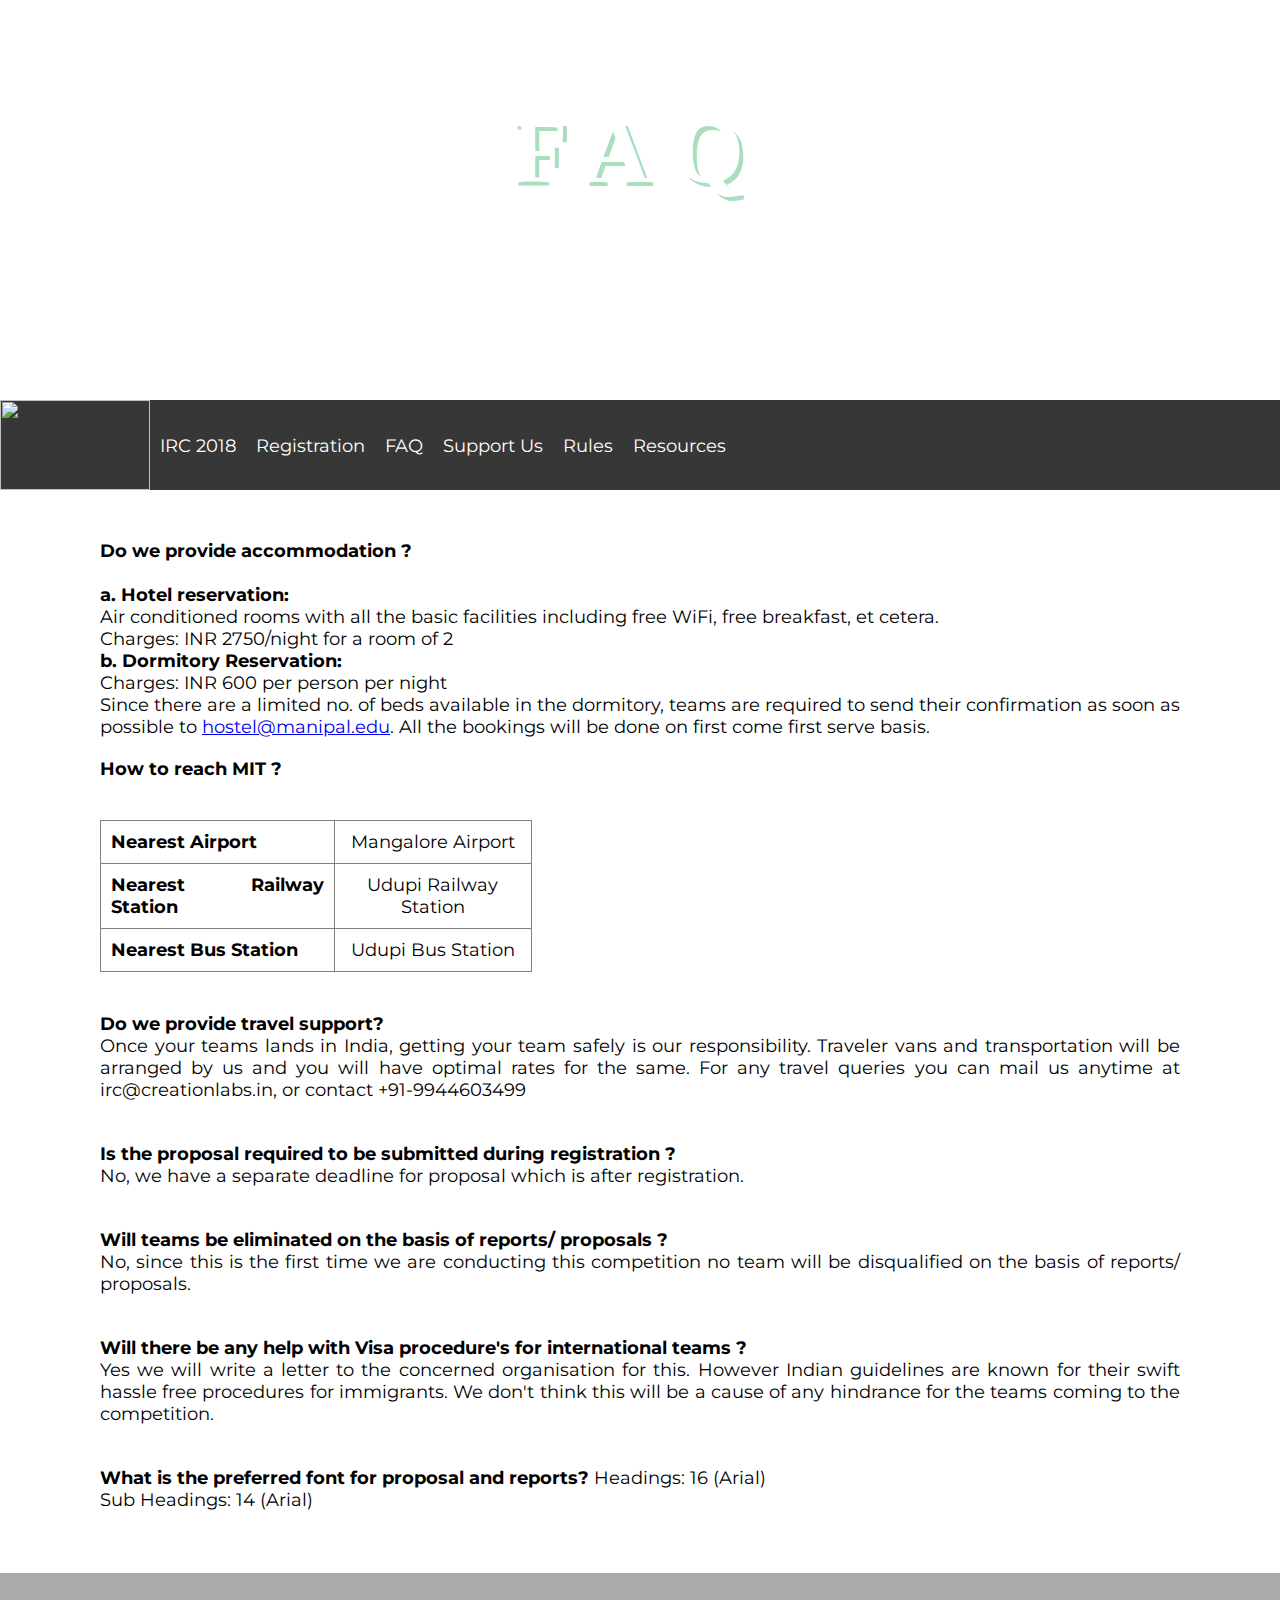
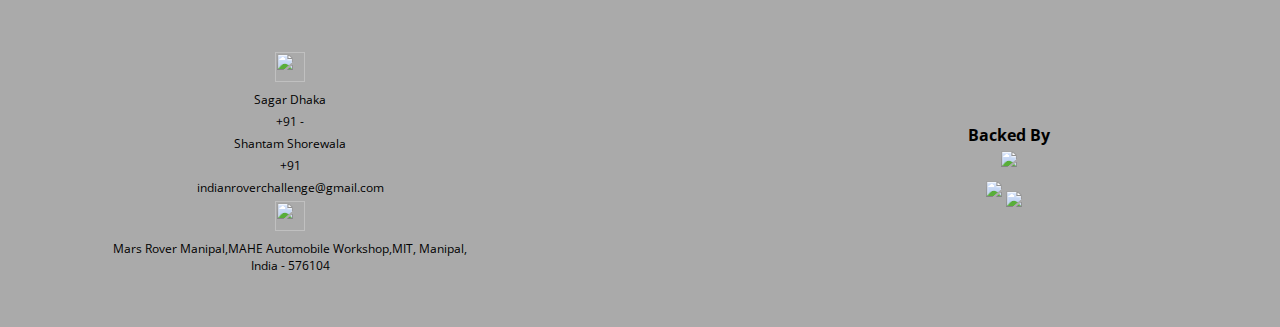
==== fqu.html @ 1b406094 "Subscribe Form" ====
<!DOCTYPE html>
<html>
<head>
	<title>Indian Rover Challenge</title>

		<meta name="viewport" content="width=device-width, initial-scale=1.0">
     <meta name="description" content="This is the FAQ page for the Indian Rover Challenge." />
  <meta name="keywords" content="Indian Rover Challenge, IRC, Indian, Rover, FAQ, questions, manipal, MIT, competition, students"/>
  <meta charset="UTF-8">
	<link rel="stylesheet" type="text/css" href="style.css">
    <link href="https://fonts.googleapis.com/css?family=Montserrat|Anton|Open+Sans|Roboto|Merienda+One" rel="stylesheet">
   <link rel="stylesheet" href="https://cdnjs.cloudflare.com/ajax/libs/font-awesome/4.7.0/css/font-awesome.min.css">

	<link rel="icon"  href="images/fav.jpg">

	<style>



</style>
			<style type="text/css">


/* If the screen size is 600px wide or less, set the font-size of <div> to 30px */
	</style>

</head>
<body>

	<div class="faqbg" style="background: url(images/topimg-Copy.png); background-size:99.9% 99.9%;">
		<div class="topbar">
<!--			<img src="images/IRC.png"> -->
		</div>
		<!--
		<div class="links">
			<a href="index.html">Home</a>
			<a href="reg.html">Registration</a>
			<a href="res.html">IRC 2018</a>
		</div>
		-->
		<div class="faqhead">
      <style type="text/css">

      </style>
			<h1> FAQ </h1>
		</div>
	</div>

	<div class="bahar">

		<div id="bar">

        <div id="menubar">
            <div>
                <a href="index.html"><div id="logoimage"><img src="images/irclogo.png" right="0" width="300" height="100"></div></a>
                <a href="res.html" >IRC 2018</a>
                <a href="reg.html" >Registration</a>
                <a href="fqu.html" >FAQ</a>
                <a href="whysponsor.html">Support Us</a>
                <a href="rules.html">Rules</a>
                <a href="resources.html">Resources</a>
            </div>


                <div id="buttonimage"><img src="images/sidebar.png" onclick="javascript:slidein();"></div>

        </div>

        <div id="sidebar" class="slidein">

            <a href="res.html" >IRC 2018</a>
            <a href="reg.html" >Registration</a>
            <a href="fqu.html" >FAQ</a>
            <a href="whysponsor.html">Support Us</a>
            <a href="rules.html">Rules</a>
      <a href="resources.html">Resources</a>

       <div id="socailm">
                 <style type="text/css">
                 #socailm
                 {
                    padding: 30px;
                    min-height: 50px;
                    display: block;
                    }
                    #socailm a{
                        min-height: 20px;
                        min-width: 20px;
                        display: inline-block;
                        }


                     </style>


<div id="iconsins" style="text-align: center;">
          <a href="https://www.facebook.com/indianroverchallenge/" class="facebook"><i class="fa fa-facebook"></i></a>
          <a href="#" class="google"><i class="fa fa-google"></i></a>
          <a href="#" class="linkedin"><i class="fa fa-linkedin"></i></a>
          <a href="#" class="youtube"><i class="fa fa-youtube"></i></a>
        </div>
        </div>

        </div>

    </div>


	<div class="faqcont1">
		<style type="text/css">
                  @media screen and (min-width: 601px) {
  .faqcont1 {
    font-size: 18px;
  }
}

/* If the screen size is 600px wide or less, set the font-size of <div> to 30px */
@media screen and (max-width: 600px) {
  .faqcont1	 {
    font-size: 12px;
    width: 80%;
    margin-left: 10%;
  }
}
.map{
	width: 100%;
	padding: 20px;
	margin-left: -10px;

}

			</style>
		<div>
			<div>
				<p>
					<b>Do we provide accommodation ?</b><br/><br/>
					<b>a. Hotel reservation:</b><br/>
					Air conditioned rooms with all the basic facilities including free WiFi, free breakfast, et cetera.<br/>
					Charges: INR 2750/night for a room of 2<br/>

					<b>b. Dormitory Reservation:</b><br/>
					Charges: INR 600 per person per night<br/>
					Since there are a limited no. of beds available in the dormitory, teams are required to send their confirmation as soon as possible to <a href="mailto:hostel@manipal.edu">hostel@manipal.edu</a>. All the bookings will be done on first come first serve basis.
				</p>

			</div>
			<div>
				<p>
				<b>How to reach MIT ?</b>
				</p>
				<div id="howtoreach">
				<div class="faqt">
					<table width="100%" cellpadding="10px" border=1px solid grey>
						<tr>
							<th>Nearest Airport</th>
							<td>Mangalore Airport</td>
						</tr>
						<tr>
							<th>Nearest Railway Station</th>
							<td>Udupi Railway Station</td>
						</tr>
						<tr>
							<th>Nearest Bus Station</th>
							<td>Udupi Bus Station</td>
						</tr>
					</table>
					</div>

				<div class="map">
					<iframe src="https://www.google.com/maps/embed?pb=!1m18!1m12!1m3!1d3881.9637195293235!2d74.79063371438002!3d13.35253209060676!2m3!1f0!2f0!3f0!3m2!1i1024!2i768!4f13.1!3m3!1m2!1s0x3bbca4a7d2c4edb7%3A0x8d588d4fb81d861f!2sManipal+Institute+of+Technology!5e0!3m2!1sen!2sin!4v1522342496247" width="100%" height="100%" frameborder="0" style="border:0" allowfullscreen></iframe>
				</div>
				</div>
			</div>

			<div>
				<b>Do we provide travel support?</b><br/>
	Once your teams lands in India, getting your team safely is our responsibility. Traveler vans and transportation will be arranged by us and you will have optimal rates for the same. For any travel queries you can mail us anytime at irc@creationlabs.in, or contact +91-9944603499<br/><br/>
			</div>

			<div>

				<b>Is the proposal required to be submitted during registration ?</b><br/>
	No, we have a separate deadline for proposal which is after registration.<br/><br/>

			</div>

			<div>
				<b>Will teams be eliminated on the basis of reports/ proposals ?</b><br/>
	No, since this is the first time we are conducting this competition no team will be disqualified on the basis of reports/ proposals.<br/><br/>
			</div>
			<div>
	<b>Will there be any help with Visa procedure's for international teams ?</b><br/>
	Yes we will write a letter to the concerned organisation for this. However Indian guidelines are known for their swift hassle free procedures for immigrants. We don't think this will be a cause of any hindrance for the teams coming to the competition.<br/><br/>
			</div>
			<div>
	<b>What is the preferred font for proposal and reports?</b>
	Headings: 16 (Arial) <br/>
	Sub Headings: 14 (Arial) <br/><br/>
			</div>

	</div>
</div>

<!--<div class="footer">

		    <div id="footerwrapper">

		        <div>

		                <div>
		                    <img src ="images/mobile-phone.png" height="30px" width="30px" >
		                    <p>Sagar Dhaka</p>
		                    <p>+91 - </p>
		                    <p>Shantam Shorewala</p>
		                    <p>+91</p>
		                    <p>indianroverchallenge@gmail.com</p>
		                </div>

		                <div>
		                    <img src="images/placeholder.png" height="30px" width="30px">
		                    <p>Mars Rover Manipal,MAHE Automobile Workshop,MIT, Manipal, India - 576104</p>

		                </div>


		        </div>

		        <div>

			        <iframe src="https://www.facebook.com/plugins/page.php?href=https%3A%2F%2Fwww.facebook.com%2FIndianRoverChallenge&tabs=timeline&width=240&height=500&small_header=false&adapt_container_width=true&hide_cover=false&show_facepile=true&appId=187120771934670" width="300" height="300" style="border:none;overflow:hidden" scrolling="no" frameborder="0" allowTransparency="true" allow="encrypted-media" id="facebook_iframe" class="facebook_iframe"></iframe>

			    </div>

		        <div  id="organization">

		            <div id="supporters">

			            <div style="margin-right: 5px;">
			        		<h4>Backed By</h4>
			                <img src="images/marssociety.png" class='large-logo' style="padding-bottom: 10px;">
			            </div>

			            <div>
			            	<h4>Powered By</h4>
			                <img src="images/mahindralogo2.png" class='medium-logo' style="padding-bottom: 10px;">
			            </div>


		            </div>

		        	<div id="organizers">
			            <div>
			                <img src="images/mahe.png" class='large-logo' style="padding-bottom: 10px; margin-left: 10px; margin-right: 30px;">
			            </div>
			            <div>
				                <img src="images/logo.png" class='small-logo' style="margin: 0 20px;">
				        </div>
			        </div>

		            <!--
		            <div>
		                <img src="images/mit.png" width="80" style="padding-bottom: 10px">
		            </div>
		            -->


		      <!--  </div>

		    </div>




</div>-->

 <div class="footer">

            <div id="footerwrapper">

                <div id="contact" style="width: 375px;">

                        <div id="number">
                            <img src ="images/mobile-phone.png" height="30px" width="30px" >
                            <p>Sagar Dhaka</p>
                            <p>+91 - </p>
                            <p>Shantam Shorewala</p>
                            <p>+91</p>
                            <p>indianroverchallenge@gmail.com</p>
                        </div>

                        <div id="email">
                            <img src="images/placeholder.png" height="30px" width="30px">
                            <p>Mars Rover Manipal,MAHE Automobile Workshop,MIT, Manipal, India - 576104</p>

                        </div>


                </div>

                <div id="fb">

                    <iframe src="https://www.facebook.com/plugins/page.php?href=https%3A%2F%2Fwww.facebook.com%2FIndianRoverChallenge&tabs=timeline&width=300&height=300&small_header=false&adapt_container_width=true&hide_cover=false&show_facepile=true&appId=187120771934670" width="300" height="300" style="border:none;overflow:hidden" scrolling="no" frameborder="0" allowTransparency="true" allow="encrypted-media" id="facebook_iframe" class="facebook_iframe"></iframe>

                </div>

<div  id="organization">

                    <div id="supporters">

                        <div style="margin-right: 5px; ">
                            <h4>Backed By</h4>
                            <a href="https://www.marssociety.org" target="_blank"><img src="images/marssociety.png" id="msl" class='large-logo' style="padding-bottom: 10px;"></a>
                        </div>

                        <div style="display: none;">
                            <h4>Powered By</h4>
                            <img src="images/mahindralogo2.png" id="mahi" class='medium-logo' style="padding-bottom: 10px;" >
                        </div>


                    </div>

                    <div id="organizers">
                        <div>
                            <a href="https://www.manipal.edu" target="_blank"><img src="images/mahe.png" class='large-logo' style="padding-bottom: 10px; margin-left: 0px; margin-right: 0px;"></a>
                        </div>
                        <div>
                                <a href="https://www.marsrovermanipal.com" target="_blank"><img src="images/logo.png" class='small-logo' style="margin: 0px;"></a>
                        </div>
                    </div>

                </div>

            </div>

            <div>



            </div>

        </div>

   <!-- <style>
    @media screen and (max-width: 768px)
{
    #footerwrapper
    {
        height: 1890px;
    }
    #contact
    {
        position: relative;
        top: -100px;
        left: 160px;
        font-size: 20px;
    }
    #contact img
    {
        width: 50px;
        height: 50px;
    }
    #contact #number p
    {
        font-size: 20px;
    }
    #email
    {
        margin-top: 40px;
    }
    #number
    {
        position: relative;
        right: 75px;
    }
    #contact #email p
    {
        font-size: 20px;
    }
    #fb
    {
        width: 600px;
        position: relative;
        top: 400px;
    }
    #organization
    {
        position: relative;
        top: 1000px;
        right: 150px;
        display: inline-grid;
        width: 700px;
    }
    #organizers
    {
        position: relative;
        right: 90px;
        margin: 40px;
    }
    #organizers img
    {
        width: 200px;
    }
    #supporters
    {
        position: relative;
        right: 60px;
        margin: 20px;
    }
    #supporters h4
    {
        font-size: 25px;
        text-align: center;
        margin-bottom: 30px;
    }
    #supporters img
    {
        width: 200px;
    }
    #supporters #msl
    {
        width: 300px;
        position: relative;
        right: 50px;
        margin-bottom: 20px;
    }
</style>-->





<!--<script type="text/javascript">
function setupFBframe(frame) {
  var container = frame.parentNode;

  var containerWidth = container.offsetWidth;
  var containerHeight = container.offsetHeight;

  var src =
    "https://www.facebook.com/plugins/page.php?href=https%3A%2F%2Fwww.facebook.com%2FIndianRoverChallenge&tabs=timeline&width=240&height=500&small_header=false&adapt_container_width=true&hide_cover=false&show_facepile=true&appId=187120771934670" +
    "?href=https%3A%2F%2Fwww.facebook.com%2Ffacebook" +
    "&tabs=timeline" +
    "&width=" +
    containerWidth +
    "&height=" +
    containerHeight +
    "&small_header=false" +
    "&adapt_container_width=false" +
    "&hide_cover=true" +
    "&hide_cta=true" +
    "&show_facepile=true" +
    "&appId";

  frame.width = containerWidth;
  frame.height = containerHeight;
  frame.src = src;
}

/* begin Document Ready
############################################ */

document.addEventListener('DOMContentLoaded', function() {
  var facebookIframe = document.querySelector('#facebook_iframe');
  setupFBframe(facebookIframe);

  /* begin Window Resize
  ############################################ */

  // Why resizeThrottler? See more : https://developer.mozilla.org/ru/docs/Web/Events/resize
  (function() {
    window.addEventListener("resize", resizeThrottler, false);

    var resizeTimeout;

    function resizeThrottler() {
      if (!resizeTimeout) {
        resizeTimeout = setTimeout(function() {
          resizeTimeout = null;
          actualResizeHandler();
        }, 66);
      }
    }

    function actualResizeHandler() {
      document.querySelector('#facebook_iframe').removeAttribute('src');
      setupFBframe(facebookIframe);
    }
  })();
  /* end Window Resize
  ############################################ */
});
/* end Document Ready
############################################ */
</script>-->
    <!--######################  MENuBAR JS ##################-->
   <!-- <script type="text/javascript">
    window.addEventListener('scroll',function() {
    var menubar = document.getElementById('bar');
    var sticky = menubar.offsetTop;
    sticky = 400;
    console.log(pageYOffset);
     if (window.pageYOffset >= sticky) {
        console.log("running if");
        menubar.classList.add('sticky');
        content.style.marginTop = 90;
      }
      else {
        console.log("else");
        menubar.classList.remove('sticky');
          content.style.marginTop = 0;
      }
      if(window.pageYOffset >= 800)
      {
        console.log("bulllll");
       // //document.getElementById('gototop').classList.add('showarrow');
        document.getElementById('icon-bar').style.display="block";
      //    document.getElementById('icons').classList.add('showarrow');

      }
      else
      {
document.getElementById('gototop').classList.remove('showarrow');
document.getElementById('icon-bar').style.display="none";
//document.getElementById('icons').classList.remove('showarrow');

      }


    });

    var f = 0;
</script>-->
</body>
<script type="text/javascript" src="mobilemenu.js"></script>
<script type="text/javascript" src="fqu.js"></script>
</html>
---- style.css ----
html,body,a,h2,h1,h3
{
  margin: 0px;
  padding: 0px;
  background-size: cover;
  background-repeat: no-repeat;
  overflow-x: hidden;
}

h2
{
  text-align: center;
  color: #ccc;
  font-family: 'montserrat'; /* choose better */    /*i think this looks good*/
  width: 80%;
  margin: 20px auto;
  font-size: 3em;
}

h5
{
    margin: 20px auto;
  width: 80%;
text-align: center;
color: #aaa;
font-family: 'montserrat';
/* font family */

}

.top
{
  opacity: 1;
  margin-top: 0px;
  font-family: 'montserrat';
  background-position: 0px 0px;
  height: 400px;
  background-size: cover;
}



@media screen and (min-width: 601px) {
  .para1 p {
    font-size: 18px;
  }}

@media screen and (max-width: 600px) {
  .para1 p { font-size: 12px;
  }}

@media screen and (min-width: 601px) {
  .para2 p {
    font-size: 18px;
  }
}

@media screen and (max-width: 600px) {
  .para2 p {
    font-size: 12px;
  }

}

 @media screen and (min-width: 601px) {
  #countdates{
    font-size: 20px;
  }
}

/* If the screen size is 600px wide or less, set the font-size of <div> to 30px */
@media screen and (max-width: 600px) {
  #countdates {
    font-size: 12px;
  }
}

@media screen and (min-width: 601px) {
  .paratext p {
    font-size: 18px;
  }
}

@media screen and (max-width: 600px) {
  .paratext p {
    font-size: 12px;
  }
}

.img1
{
    display: inline-block;
}


#bar
{
    background-color: #373737;
    z-index: 200;
    height: 90px;
}
   #myProgress {
  width: 40%;
  background-color: #ddd;
  margin-left:33%;
  margin-top:27px;
  width: 31.5%;}

  #socailm
       {
        padding: 30px;
        min-height: 50px;
        display: block;
        }
        #socailm a{
          min-height: 20px;
          min-width: 20px;
          display: inline-block;
          }

/**MENU BAR **/

#menubar
{
    color: #34495E;
    opacity: 1;
    width: 900px;
    font-family: 'montserrat';
    font-size: 15px;
    display: flex;
}

#logoimage img
{
  width: 150px;
  height: 90px;
}
#menubar div
{
  display: inline-block;
}

#menubar a {
    float: left;
    display: block;
    color: white;
    text-decoration: none;
    font-size: 18px;
    margin: 35px 10px;

}


#menubar a:nth-child(1)
{
margin: 0px;
}

#menubar div:nth-child(2)
{
  display: none;
}


#menubar a:hover{
    transition: 0.3s ease-in;
    color: #48e0a4;
}

#sidebar
{

  position: relative;
  display: none;
  background: #373737;
  overflow: hidden;
}


#sidebar a
{  color: #ccc;

  font-family: 'Montserrat';
  text-decoration: none;
  display: block;
  text-align: center;
}
#sidebar a:active
{
  background-color: #222;
}
.slideout
{
  max-height: 300px;
  transition: 0.3s all ease-in;
}
.slidein
{
  max-height: 0px;
  transition: 0.3s all ease-in;
}


/**MENU BAR ENDS **/

#content
  {
    padding-top: 0px;
    text-align: center;
    margin: 0 auto;
  }
  #content>div
  {
    margin: 0 auto;
    width: 80%;

  }

  .buttondiv
  {
    display: flex;
    padding: 20px 0px;
    flex-direction: row;
  }
  .buttondiv div
  {
    display: inline-block;
  }

/*faq page*/

.topfaq
{
    margin-top: 0px;
    font-family: 'montserrat', sans-serif;
    font-size: 25px;
    margin-left: 70px;
}
.faqcont1
{
    font-family: 'montserrat';
    margin-left: 100px;
    margin-right: 100px;
    text-align: justify;
    margin-top: 50px;

}

.faqcont1 >div> div
{
    margin: 20px auto;

}
.faqcont1 table
{
    border-collapse: collapse;
}
#howtoreach
{

}
#howtoreach>div
{
width: 40%;
display: inline-block;
vertical-align: middle;
}
.map
{
    display: inline-block;

    margin-left: 10%;
}
.faqhead h1
{
    padding: 0px;
    margin: 0%;
    text-align: center;
    font-family: 'Merienda One', cursive;
    color: white;
    top: 100px;
    position: relative;
    font-size: 90px;
    text-shadow: 4px 4px #A9DFBF;
    letter-spacing: 24px;
}
.faqhead
{
  height: 400px;
}

/* FAQ */

#main
{
    background-size: cover;
    background-repeat: no-repeat;
    background-attachment: fixed;
}

#log
{
    width: 250px;
    position: relative;
    left: 40%;
    top: 80px;
}

.navbar {
  overflow: hidden;
  background-color: #333;
  position: fixed;
  top: 0;
  width: 100%;
  font-family: 'Josefin Sans', sans-serif;
  z-index: 22;
}

.navbar a {
  float: left;
  display: block;
  color: #f2f2f2;
  text-align: center;
  padding: 25px 20px;
  text-decoration: none;
  font-size: 17px;
}

.navbar a:hover {
  background: #ddd;
  color: black;
  transition: 0.3s ease-in;
}

.one
{
    padding: 50px;
    position: relative;
    top: 130px;
    right: 60px;
    background-color: grey;
    background: rgba(0,0,0,0.6);
    width: 70%;
    margin: auto;
    border-top-left-radius: 10px;
    border-bottom-left-radius: 10px;
}
.one p
{
    font-family: 'Ubuntu', sans-serif;
    font-size: 20px;
    text-align: justify;
    color: #D8D99D;
}
#col1
{
    display: inline;
    position: absolute;
    right: 0px;
    bottom: 120px;
    width: 16%;
    height: 50.6%;
    opacity: 0.8;
}
#col1 img
{
    width: 215px;
    height: 330px;
}
.two
{
    padding: 50px;
    position: relative;
    top: 170px;
    left: 60px;
    background-color: grey;
    background: rgba(0,0,0,0.6);
    width: 70%;
    height: 230px;
    margin: auto;
    border-top-right-radius: 10px;
    border-bottom-right-radius: 10px;
}
.two p
{
    font-family: 'Ubuntu', sans-serif;
    font-size: 20px;
    text-align: justify;
    color: #D8D99D;
    position: relative;
    top: 40px;
}
#col2
{
    display: inline;
    position: absolute;
    left: 0px;
    top: 575px;
    bottom: 120px;
    width: 16%;
    height: 50.6%;
    opacity: 0.8;
}
#col2 img
{
    width: 215px;
    height: 330px;
}

.images
{
    display: inline-block;
}


.headim
{
    background-image: url(images/b1.jpg);
    height: 60vh;
    background-size: cover;
    background-repeat: no-repeat;
    background-attachment: fixed;
    position: relative;
}
.headim h1
{
    padding: 0px;
    margin: 0%;
    text-align: center;
    font-family: 'Merienda One', cursive;
    color: white;
    top: 60px;
    position: relative;
    font-size: 70px;
    text-shadow: 2px 2px #ff0000;
}
#note
{
    text-align: justify;
    font-family: 'Montserrat', sans-serif;
    width: 80%;
    margin: 80px auto;
  margin-bottom: 40px;
  }

.but
{
    text-align: center;
}
.button
{
    background-color: #AB2540;
    border: none;
    color: white;
    padding: 15px 32px;
    text-align: center;
    text-decoration: none;
    display: inline-block;
    font-size: 16px;
    margin: 30px 2px;
    cursor: pointer;
    font-family: 'Montserrat', sans-serif;
    box-shadow: 1px 1px #000000;
}
.button:hover
{
    background-color: #D74764;
    transition: 0.2s ease-in;
}
#reg h2 a
{
    position: relative;
    text-decoration: none;
    font-family: 'Montserrat', sans-serif;
    margin: 50px;
    color: #0CE874;
    font-size: 30px;
}
.right
{
    transform: rotate(-45deg);
    -webkit-transform: rotate(-45deg);
}
#abt
{
  margin: 10px auto;
  padding-bottom: 20px;
}
#abt h3
{
    color: #00BCF2;
    font-family: 'Montserrat', sans-serif;
    margin-top: 50px;
    font-size: 25px;
}

#abt p
{
    text-align: justify;
    font-family: 'Montserrat', sans-serif;
}
.top h1
{
  padding: 0px;
    margin: 0%;
    text-align: center;
    font-family: 'Merienda One', cursive;
    color: white;
    top: 100px;
    position: relative;
    font-size: 90px;
    text-shadow: 4px 4px #AED6F1;
}

#down
{

    font-family: 'Montserrat', sans-serif;
    font-size: 30px;
    padding-top: 30px;
}

@media screen and (min-width: 601px) {
  .top h1 {
    font-size: 70px;
    letter-spacing: 16px;
  }
}

/* If the screen size is 600px wide or less, set the font-size of <div> to 30px */
@media screen and (max-width: 600px) {
  .top h1{
    font-size: 30px;
    top:50px;
    letter-spacing: 1px;
  }
}
  #content
  {
    padding-top: 40px;
        width: 80%;
  }

  .sticky
  {
    position: fixed;
    top: 0px;
  }

  .sticky
  {
    position: fixed;
    top: 0px;
  }

#abt p{
    width: 100%;
}
.link--arrowed{
    width: 80%;
    margin-bottom: 20px;
}
#abt h3{
    text-align: left;

}
@media screen and (max-width: 480px){
.top{
height: 200px;
}}
@media screen and (max-width: 650px){
.top{
height: 220px;
}}
@media screen and (min-width: 601px) {
  #content {
    font-size: 17px;
  }
}

/* If the screen size is 600px wide or less, set the font-size of <div> to 30px */
@media screen and (max-width: 600px) {
  #content {
    font-size: 12px;
  }
}
 @media screen and (min-width: 601px) {
  #down {
    font-size: 30px;
  }
}

/* If the screen size is 600px wide or less, set the font-size of <div> to 30px */
@media screen and (max-width: 600px) {
  #down {
    font-size: 18px;
    text-align: left;
    margin-top: 0px;
    padding-top: 0px;
  }
  .centered-container{
    width: 400px;
    text-align: center;
    font-size: 18px;
  }
}
@media screen and (min-width: 601px) {
  #abt h3 {
    font-size: 25px;
  }
}

/* If the screen size is 600px wide or less, set the font-size of <div> to 30px */
@media screen and (max-width: 600px) {
  #abt h3 {
    /*font-size: 18px;*/
    font-size: 18px;
    text-align: left;
  }
}
@media screen and (max-width: 480px) {
  .ruleshead{
    height: 200px !important;
  }
  .resourcesimg2 img{
    width: 50%;
  }
  .resourcesimg3 img{
    width: 80%;
  }
  .resourcesimg4 img{
    width: 40%;
  }
}
.imagesa{
width: 80%;
            text-align: center;
          display: flex;
  justify-content: space-around;
        }
.imagesa > div
{
  width: 30%;
  display: inline-block;
}
.imagesa img
{
  width: 100%;
}
        @media screen and (max-width: 768px){
            .imagesa{
              flex-wrap: wrap;
                flex-direction:column;
            }

            .imagesa>div
            {
              margin: 0 auto;
              width: 90%;
            }
            #content>div
            {
              width: auto;
            }
        }




#resultsimg img {
  width:100%;
  text-align: center;
}
@media screen and (max-width:601px) {
  #resultsimg img {

    text-align: left !important;
    margin-left: 0px !important;
  }

}


  @media screen and (min-width: 601px) {
  .images img {
   width:  360px;
    display: inline-block;
    display: flex !important;
  }
  .images div{
    flex:1 !important;
  }
  .im1{
    position: relative;
    margin-left: -10px
  }
  .im3{
    float: right;
    margin-right: 3px;
    position: relative;
    margin-top: -440px;
  }

}

/* If the screen size is 600px wide or less, set the font-size of <div> to 30px */
@media screen and (max-width: 600px) {
  .images img {
    width: 320px;
    height: auto;
    display: block;
    position: relative;
    margin-left: -30px;
    padding-left: 0px !important;
  }
  .im3{
    float:none;
  }
}
@media screen and(max-width:800px){
    .im3{
        float:none;
    }
}
@media screen and (min-width: 601px) {
  .ruleshead h1 {
    font-size: 90px;
  }
}

@media screen and (max-width: 600px) {
  .ruleshead h1{
    font-size: 30px;
      }
  li{
    width: 100%;
  }
}
#benifits
{
  display: flex;
  flex-direction: row;
  background: #264662; /* choose color */
justify-content: space-around;
padding: 30px;
flex-wrap: wrap;

}
@media screen and (max-width:600px) {
  #benifits{
    flex-direction: column;
  }

}
.benifit
{
  width: 30%;
}
.benifit-image
{
  margin: 0px auto;
  text-align: center;
}
.benifit-image img
{
  width: 100%;
}
.benifit-text h4
{
  text-align: center;
  font-size: 20px;
}


.centered-container
{
  /*display: -webkit-inline-box;
  display: -ms-inline-flexbox;
  display: inline-flex;*/
}

.link
{
    color: #0CE874;
  cursor: pointer;
  font-weight: 400;
  text-decoration: none;
  margin-left: 80px;
}

.link--arrowed
{
  display: inline-block;

}
.link--arrowed .arrow-icon
{
  position: relative;
  top: -1px;
  -webkit-transition: -webkit-transform 0.3s ease;
  transition: -webkit-transform 0.3s ease;
  transition: transform 0.3s ease;
  transition: transform 0.3s ease, -webkit-transform 0.3s ease;
  vertical-align: middle;
  transform: rotate(90deg);
}

.link--arrowed .arrow-icon--circle
{
  -webkit-transition: stroke-dashoffset .3s ease;
  transition: stroke-dashoffset .3s ease;
  stroke-dasharray: 95;
  stroke-dashoffset: 95;
}

.link--arrowed:hover .arrow-icon
{
  -webkit-transform: translate3d(5px, 0, 0);
          transform: translate3d(5px, 0, 0);
          transform: rotate(90deg);
}

.link--arrowed:hover .arrow-icon--circle
{
  stroke-dashoffset: 0;
}
@media screen and (max-width: 600px) {
  .faqhead h1{
    font-size: 30px;
    letter-spacing: 8px;
    top:56px;
  }
  #howtoreach>div{
    width: 80%;
  }
}
@media screen and (max-width: 480px){
.faqhead{
height: 200px;
}}
@media screen and (max-width: 650px){
.faqhead{
height: 220px;
}}
@media screen and (max-width: 480px){
.faqhead{
height: 200px;
}}
@media screen and (max-width: 650px){
.faqhead{
height: 220px;
}}
#socailm
       {
        padding: 30px;
        min-height: 50px;
        display: block;
        }
        #socailm a{
          min-height: 20px;
          min-width: 20px;
          display: inline-block;
          }

@media screen and (max-width: 600px) {
  #inconsins{
    margin-left:20%;

  }
}

.him
{
    background-image: url(images/bg.jpg);
    height: 60vh;
    background-size: cover;
    background-repeat: no-repeat;
    background-attachment: fixed;
    position: relative;
}
.him h1
{
    padding: 0px;
    margin: 0%;
    text-align: center;
    font-family: 'Merienda One', cursive;
    color: white;
    top: 70px;
    position: relative;
    font-size: 70px;
    text-shadow: 2px 2px darkblue;
}
#resul img
{
    left: 7.5%;
    width: 1200px;
    border: solid;
    border-width: 2px;
    border-color: gray;
}
.im1
{
  position: relative;
  width: 700px;
  display: inline-block;
  max-width: 300px;
  padding: 55px;
}
.im2
{
  position: relative;
  width: 700px;
  display: inline-block;
  max-width: 300px;
   padding: 55px;
}
.im3
{
  position: relative;
  display: inline-block;
  width: 700px;
  max-width: 300px;
  padding: 55px;
}

.overlay {
  position: relative;
  bottom: 70px;
  background: rgb(0, 0, 0);
  background: rgba(0, 0, 0, 0.5);
  color: #f1f1f1;
  width: 340px;
  transition: .5s ease;
  opacity:0;
  color: white;
  font-size: 20px;
  padding: 20px;
  text-align: center;
  font-family: 'Montserrat';
}

.im1:hover .overlay
 {
  opacity: 1;
}
.im2:hover .overlay
{
  opacity: 1;
}
.im3:hover .overlay
{
  opacity: 1;
}
.fo
{
  background-image: url(images/foot.jpg);
  background-repeat: no-repeat;
  background-size: cover;
  color: white;
  bottom: 0px;
  position: relative;
  width: 100%;
  height: 400px;
  margin-top: ;
}
.fo #con p
{
    font-family: 'Montserrat', sans-serif;
    margin-left: 100px;
}
.fo #con h3
{
  color: #00BCF2;
  font-family: 'Montserrat', sans-serif;
  margin-left: 100px;
  font-size: 25px;
  margin-top: 100px;
}
.fo #con
{
  position: relative;
  top: 35px;
}
.rest table
{
    border-collapse: collapse;
    width: 80%;
    position: relative;
    margin: 100px;
}

.rest th, td
{
    text-align: center;
    padding: 2px;
    font-family: 'Montserrat', sans-serif;
}
.rest tr:nth-child(even)
{
  background-color: #f2f2f2
}
.rest th
{
    background-color: #00A0EE;
    color: white;
}

.ruleshead h1
{
    padding: 0px;
    margin: 0%;
    text-align: center;
    font-family: 'Merienda One', cursive;
    color: white;
    top: 100px;
    position: relative;
    font-size: 90px;
    text-shadow: 4px 4px #4F4F4F;
}
.ruleshead
{
  height: 400px;
}
.rulescont
{
    font-family: 'montserrat';
    text-align: justify;
    width: 80%;
    margin: 0 auto;
    margin-top: 80px;
}


    .footer
    {
      background-color: #aaa;
      text-align: center;
      margin-top: 40px;
    }

    #footerwrapper
    {
      margin: 0px auto;
      padding-top: 30px;
      width: 90%;
    }
    #footerwrapper > div
    {
      margin: 10px auto;
    display: inline-block;
    width: 30%;
    vertical-align: middle;
    }
    #footerwrapper >div >div
    {   color: #eee;
      display: inline-block;
    }
    /* Can't understand why this is here. Remove the comments if there is an issue. If everything is working let it be
/*    #footerwrapper > div> div>div
    {
      margin: 20px 0px;

    } */
    #footerwrapper p
    {
      margin: 5px;
      font-family: 'Open Sans';
      font-size: 12px;
      color: #000;
    }

    #contact
{
  color: #00bcf2;
  width: 375px;
}
    #organization>div
    {
      display: block;
      width: 100%;
    }
    .large-logo
    {
width: 150px;
    }
    .small-logo
    {
width: 60px;
    }
    .medium-logo
    {
width: 100px;
    }

    #organization h4
    {
      margin: 5px;
      font-family: 'Open Sans';
      color: #000;
    }
    #organization>div>div
    {
      display: inline-block;
      widows: 50%;
      text-align: center;
    }

    #supporters>div
    {
      margin:0px 15px;
    }
  #supporters div:nth-child(1)
    {
      margin-right: 5px;
    }


@media only screen and (max-width: 992px)
{

h2
{
  font-size: 32px;
}
.top
{
height: 300px;
}
#bar
{
  height: 60px;
}
#menubar
{
  width: 700px;
}
#logoimage img
{
  width: 70px;
  height: 60px;
}

#menubar a
{
  margin: 20px 10px;
  font-size: 16px;
}

.paratext
{
 margin: 0;
  font-size: 16px;
}
#sponsorspara
{
  font-size: 16px;
}
#sponsors hr
{
margin: 20px auto;
}
    #sponsors img
    {
      height: 160px;
      width: 160px;
    }
#footerwrapper
{
  width: auto;

}
    .large-logo
    {
width: 130px;
    }
    .small-logo
    {
width: 40px;
    }
    .medium-logo
    {
width: 80px;
    }
    #organization
    {
      padding: 20px 0px;
    }
    #organization>div>div
    {
      display: block;
    }
    #countdates
{
  font-size: 20px;
  margin: auto;
  padding-top: 20px;
  padding-left: 0px;
}
#down
{
  font-size: 20px;
}
.link--arrowed {
    margin-bottom: 10px;
    margin-top: 10px;
}
}

@media screen and (max-width: 768px)
{
#menubar
{
  display: block;
height: 60px;
width: auto;
}
#menubar a
{
  display: none;
}
#menubar a:nth-child(1)
{
  display: block;
}
#menubar div:nth-child(2)
{
  padding: 10px;
  display: inline-block;
  float: right;
}

#buttonimage img
{
  width: 40px;
  height: 40px;
}
#sidebar
{
  display: block;
}
#sponsors img
{
  width: 100px;
  height: 100px;
}

#gototop
{
  display: none;
}

#countdates
{
  font-size: 20px;
  margin: auto;
  padding-top: 20px;
  padding-left: 0px;
}
.top
{
 background-size: contain;
 background-repeat: no-repeat;
 background-color: #181849;
}
#note h2
{
  font-size: 20px;
}

#footerwrapper
    {
        height: 1200px;

    }

#footerwrapper > div
    {
      display: block;
      width: auto;
    }

 #footerwrapper div:nth-child(1),#footerwrapper div:nth-child(3)

 {
  width: 375px;
 }
    #contact
    {
    position: static;
    width: auto;
    display: block;
        font-size: 15px;
        text-align: center;
    }
    #contact img
    {
        width: 50px;
        height: 50px;
    }
    #contact #number p
    {
        font-size: 15px;
    }
    #email
    {
    position: static;
    text-align: center;
    margin-bottom: 15%;
    }
    #email p
    {
      font-size: 15px;
      text-align: center;
    }
    #number
    {
      position: static;
      text-align: center;
      margin-bottom: 10%;
    }
    #contact #email p
    {
        font-size: 15px;
    }
    #fb
    {
    position: static;
    width: auto;
    display: block;
    }
    #organization
    {
    position: static;
    width: auto;
    display: block;
    text-align: center;
    }
    #organizers
    {
      position: static;
      text-align: center;
    }
    #organizers div:nth-child(1) img
    {
      margin-right: 0px !important;
    }
    #organizers img
    {
        width: 200px;
    }
    #organizers div:nth-child(2) img
    {
      width: 100px;
    }
    #supporters>div
    {
      margin: 0px;
      padding: 0px;
    }

    #supporters
    {
      position: static;
      text-align: center;
    }
    #supporters div:nth-child(1)
    {
      margin-right: 0px;
    }
    #supporters h4
    {
        font-size: 15px;
        text-align: center;
        margin-bottom: 10px;
    }
    #supporters img
    {
        width: 150px;
        padding: 0px;
        text-align: center;
    }
    #supporters #msl
    {
        width: 150px;
        margin-bottom: 10px;
        position: static;
    }
    #supporters #mahi
    {
        width: 160px;
        margin-bottom: 10px;
    }
    .button
    {
      font-size: 12px;
      padding: 10px;
    }

}
@media screen and (max-width: 680px)
{
#menubar
{
  display: block;
height: 60px;
width: auto;
}
#menubar a
{
  display: none;
}
#menubar a:nth-child(1)
{
  display: block;
}

#buttonimage img
{
  width: 30px;
  height: 30px;
}
#sidebar
{
  display: block;
}
#sponsors img
{
  width: 100px;
  height: 100px;
}

#gototop
{
  display: none;
}

#countdates
{
  font-size: 20px;
  margin: auto;
  padding-top: 20px;
  padding-left: 0px;
}
.buttondiv
{
flex-direction: column;
}
.buttondiv div
{
  margin: 0 auto;

}
.buttondiv a
{
  margin: 0 auto;
}
.link--arrowed
{
  width : auto;
}
}
@media screen and (max-width: 650px)
{
#menubar
{
  display: block;
height: 60px;
width: auto;
}
#menubar a
{
  display: none;
}
#menubar a:nth-child(1)
{
  display: block;
}
.top
{
  height: 220px;
}

#buttonimage img
{
  width: 30px;
  height: 30px;
}
#sidebar
{
  display: block;
}
#sponsors img
{
  width: 100px;
  height: 100px;
}

#gototop
{
  display: none;
}


#organizers img
{
  width: 50%
}
#supporters img
{
  width: 50%
}
#footerwrapper > div p
{
  font-size: 10px;
}
#countdates
{
  font-size: 20px;
  margin: auto;
  padding-top: 20px;
  padding-left: 0px;
}
}
@media screen and (max-width: 550px)
{
#menubar
{
  display: block;
height: 60px;
width: auto;
}
#menubar a
{
  display: none;
}
#menubar a:nth-child(1)
{
  display: block;
}

#buttonimage img
{
  width: 30px;
  height: 30px;
}
#sidebar
{
  display: block;
}
#sponsors img
{
  width: 100px;
  height: 100px;
}

#gototop
{
  display: none;
}


#organizers img
{
  width: 50%
}
#supporters img
{
  width: 50%
}
#footerwrapper > div p
{
  font-size: 10px;
}
#countdates
{
  font-size: 20px;
  margin: auto;
  padding-top: 20px;
  padding-left: 0px;
}
}
@media screen and (max-width: 480px)
{
#menubar
{
  display: block;
height: 60px;
width: auto;
}
#menubar a
{
  display: none;
}
#menubar a:nth-child(1)
{
  display: block;
}
.top
{
  height: 200px;
}

#buttonimage img
{
  width: 30px;
  height: 30px;
}
#sidebar
{
  display: block;
}
#sponsors img
{
  width: 100px;
  height: 100px;
}

#gototop
{
  display: none;
}


#supporters img
{
  width: 50%
}
#footerwrapper > div p
{
  font-size: 9px;
}
#countdates
{
  font-size: 15px;
  margin: auto;
  padding-top: 20px;
  padding-left: 0px;
}
}
/*pop for the screen*/
#website {
  position: relative;
  -webkit-animation-name: animatebottom;
  -webkit-animation-duration: 1s;
  animation-name: animatebottom;
  animation-duration: 1s
}

@-webkit-keyframes animatebottom {
  from { bottom:-100px; opacity:0 }
  to { bottom:0px; opacity:1 }
}

@keyframes animatebottom {
  from{ bottom:-100px; opacity:0 }
  to{ bottom:0; opacity:1 }
}
.resourcesimg1
{
  padding: 10px;
  display: inline-block;
  text-align: center;
}

.resourcesimg1 img
{
  margin: 15px 0px;
  width: 40%;
}
.resourcesimg2
{
  padding: 10px;
  display: block;
  text-align: center;
}
.resourcesimg2 img
{
  width: 50%;
  cursor: pointer;
}
.resourcesimg3
{
  padding: 10px;
  display: block;
  text-align: center;
}
.resourcesimg3 img
{
  width: 90%;
  cursor: pointer;
}
.resourcesimg4
{
  padding: 10px;
  display: block;
  text-align: center;
}
.resourcesimg4 img
{
  width: 40%;
  cursor: pointer;
}
@media screen and (min-width: 601px) {
  .top {
    font-size: 80px;
  }
}

/* If the screen size is 600px wide or less, set the font-size of <div> to 30px */
@media screen and (max-width: 600px) {
  .top{
    font-size: 30px;
    background-size: cover;

  }
}
#icons
{
  display: inline-block;
  position: relative;
}
#icons > img
{
  width: auto;
}

  #icon-bar {
    display: none;
    width: 60px;
  position: fixed;
  top: 50%;
  -webkit-transform: translateY(-50%);
  -ms-transform: translateY(-50%);
  transform: translateY(-50%);
}

#icon-bar a {
  display: block;
  text-align: center;
  padding: 16px;
  transition: all 0.3s ease;
  color: white;
  font-size: 20px;
  width: 40px;
  position: relative;
  right: 20px;
  transition: all 0.2s ease-in;
}

#icon-bar a:hover {

  right: 0px;
  transition: all 0.2s ease-in;
}

#icon-bar span:hover
{
  cursor: pointer;
}
#icons{
  display: inline-block;
  transition:all 0.2 ease-in;
}
.moveout
{
    transition: all 0.3s ease-in;
  right: 60px;

}
.movein
{
  transition: all 0.3s ease-in;

  right: 0px;
}
/*.facebook {
  background: #3B5998;
  color: white;
}

.twitter {
  background: #55ACEE;
  color: white;
}

.google {
  background: #dd4b39;
  color: white;
}

.linkedin {
  background: #007bb5;
  color: white;
}

.youtube {
  background: #bb0000;
  color: white;
}*/
.facebook {
  background: #3B5998;
  color: white;
}

.twitter {
  background: #55ACEE;
  color: white;
}

.google {
  background: #dd4b39;
  color: white;
}

.linkedin {
  background: #007bb5;
  color: white;
}

.youtube {
  background: #bb0000;
  color: white;
}
 .sticky
    {
      position: fixed;
      top: 0px;
      left: 0px;
      right: 0px;
    }
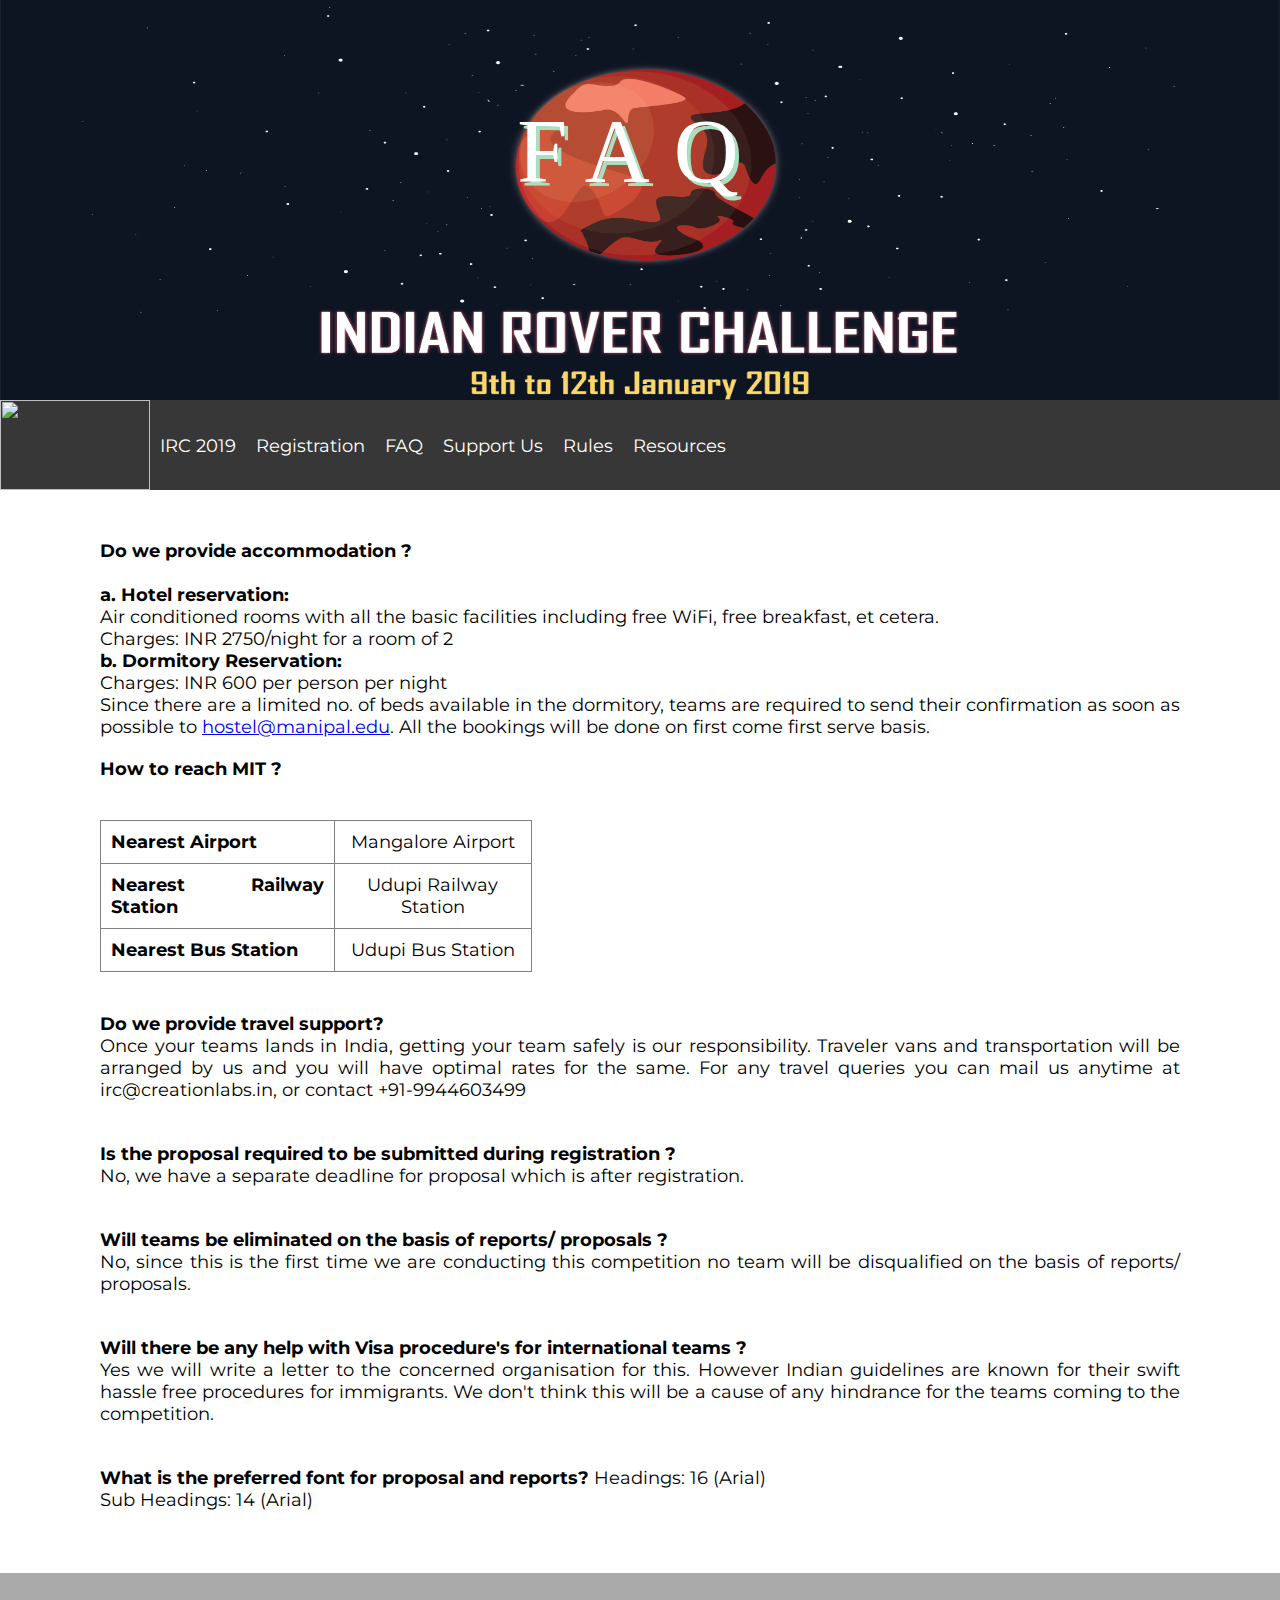
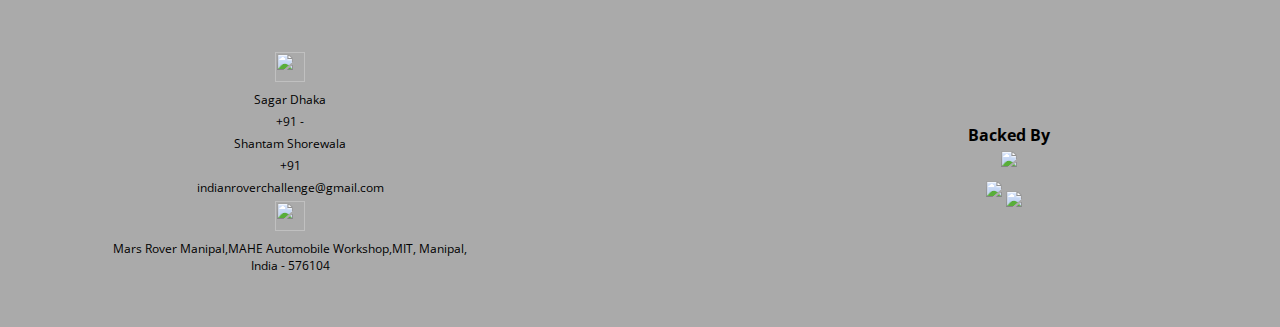
==== commit 7a0b1de0: "nm" ====
--- a/fqu.html
+++ b/fqu.html
@@ -53,7 +53,7 @@
         <div id="menubar">
             <div>
                 <a href="index.html"><div id="logoimage"><img src="images/irclogo.png" right="0" width="300" height="100"></div></a>
-                <a href="res.html" >IRC 2018</a>
+                <a href="res.html" >IRC 2019</a>
                 <a href="reg.html" >Registration</a>
                 <a href="fqu.html" >FAQ</a>
                 <a href="whysponsor.html">Support Us</a>
@@ -68,7 +68,7 @@
 
         <div id="sidebar" class="slidein">
 
-            <a href="res.html" >IRC 2018</a>
+            <a href="res.html" >IRC 2019</a>
             <a href="reg.html" >Registration</a>
             <a href="fqu.html" >FAQ</a>
             <a href="whysponsor.html">Support Us</a>
--- a/style.css
+++ b/style.css
@@ -283,6 +283,7 @@
     font-size: 90px;
     text-shadow: 4px 4px #A9DFBF;
     letter-spacing: 24px;
+    font-weight: 400;
 }
 .faqhead
 {
@@ -533,6 +534,7 @@
     font-size: 30px;
     top:50px;
     letter-spacing: 1px;
+    text-shadow: none;
   }
 }
   #content
@@ -829,6 +831,8 @@
     font-size: 30px;
     letter-spacing: 8px;
     top:56px;
+    text-shadow: none;
+    font-weight: normal;
   }
   #howtoreach>div{
     width: 80%;
@@ -925,19 +929,24 @@
 
 .overlay {
   position: relative;
-  bottom: 70px;
+  bottom: 64px;
   background: rgb(0, 0, 0);
   background: rgba(0, 0, 0, 0.5);
   color: #f1f1f1;
   width: 340px;
   transition: .5s ease;
-  opacity:0;
+  opacity:1;
   color: white;
-  font-size: 20px;
+  font-size: 15px;
   padding: 20px;
   text-align: center;
   font-family: 'Montserrat';
-}
+  max-width: 285px;
+  display: flex;
+  flex-shrink: 1;
+
+}
+
 
 .im1:hover .overlay
  {
@@ -1828,3 +1837,7 @@
       left: 0px;
       right: 0px;
     }
+  .change_h2_margin_bottom{
+    margin-bottom: 5px !important;
+    padding-top: 20px !important;
+  }
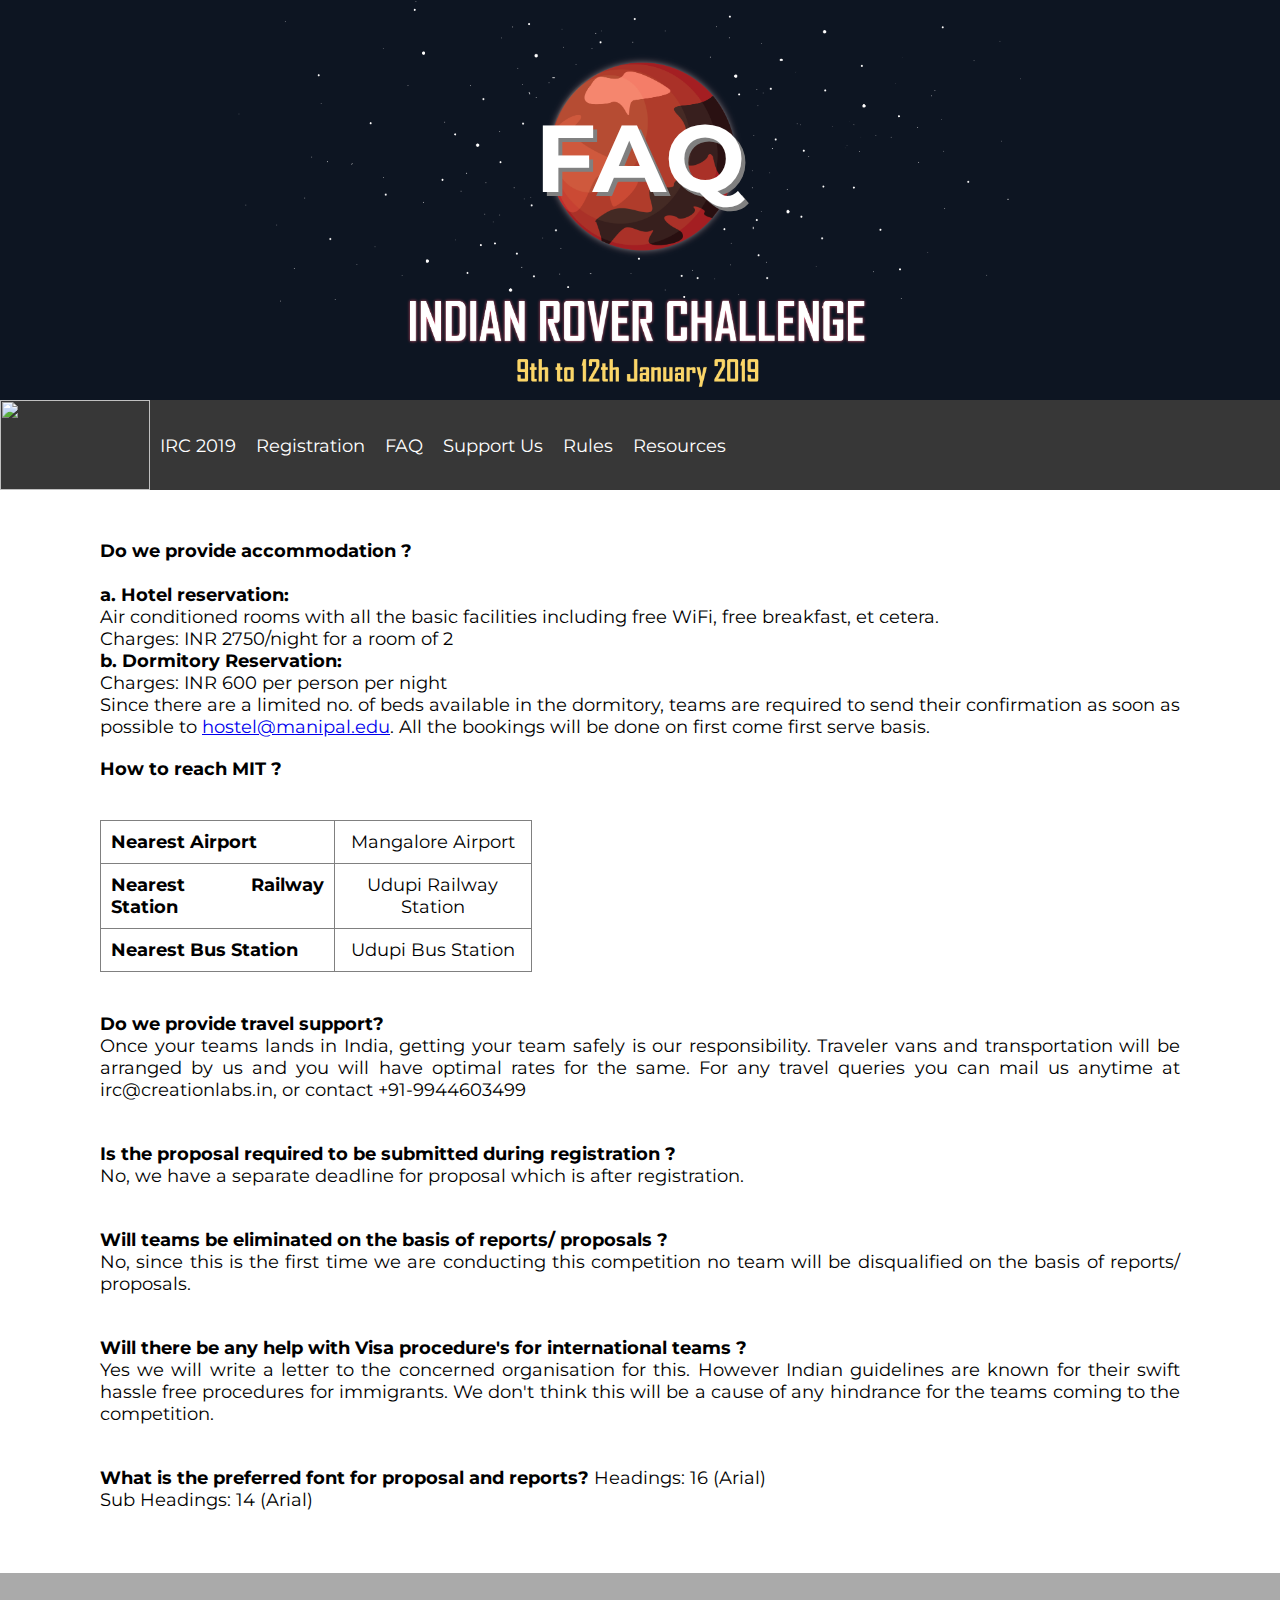
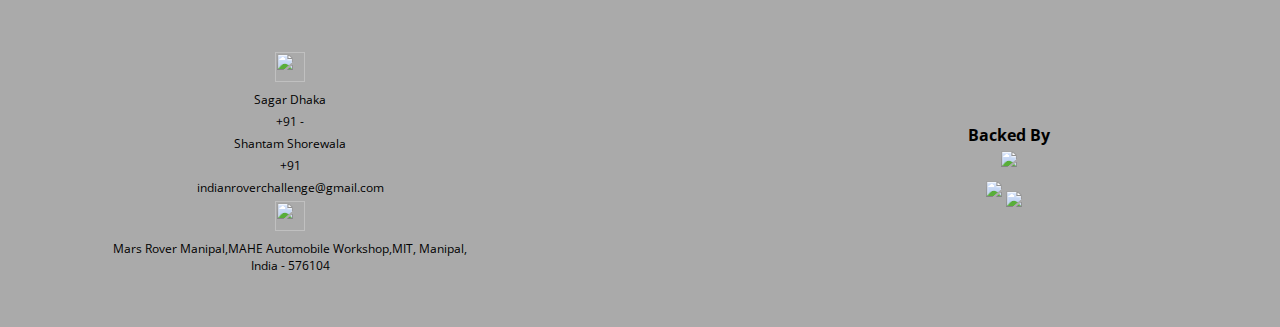
==== commit fad840e4: "Whats New Section and some other changes" ====
--- a/fqu.html
+++ b/fqu.html
@@ -27,7 +27,7 @@
 </head>
 <body>
 
-	<div class="faqbg" style="background: url(images/topimg-Copy.png); background-size:99.9% 99.9%;">
+	<div class="faqbg" style="background: url(images/topimg-Copy.png); background-size: 900px 400px; background-repeat: no-repeat; background-position: center;background-color: RGB(13,21,34)">
 		<div class="topbar">
 <!--			<img src="images/IRC.png"> -->
 		</div>
--- a/style.css
+++ b/style.css
@@ -276,14 +276,12 @@
     padding: 0px;
     margin: 0%;
     text-align: center;
-    font-family: 'Merienda One', cursive;
+    font-family: 'montserrat';
     color: white;
     top: 100px;
     position: relative;
-    font-size: 90px;
-    text-shadow: 4px 4px #A9DFBF;
-    letter-spacing: 24px;
-    font-weight: 400;
+    font-size: 95px;
+    text-shadow: 4px 4px grey;
 }
 .faqhead
 {
@@ -505,12 +503,11 @@
   padding: 0px;
     margin: 0%;
     text-align: center;
-    font-family: 'Merienda One', cursive;
     color: white;
     top: 100px;
     position: relative;
     font-size: 90px;
-    text-shadow: 4px 4px #AED6F1;
+    text-shadow: 4px 4px grey;
 }
 
 #down
@@ -523,8 +520,7 @@
 
 @media screen and (min-width: 601px) {
   .top h1 {
-    font-size: 70px;
-    letter-spacing: 16px;
+    font-size: 95px;
   }
 }
 
@@ -1019,11 +1015,11 @@
     padding: 0px;
     margin: 0%;
     text-align: center;
-    font-family: 'Merienda One', cursive;
+    font-family: 'montserrat';
     color: white;
     top: 100px;
     position: relative;
-    font-size: 90px;
+    font-size: 95px;
     text-shadow: 4px 4px #4F4F4F;
 }
 .ruleshead
@@ -1841,3 +1837,8 @@
     margin-bottom: 5px !important;
     padding-top: 20px !important;
   }
+#Registration_irc_form{
+  width: 80%;
+  text-align: center;
+  margin: 20px auto;
+}
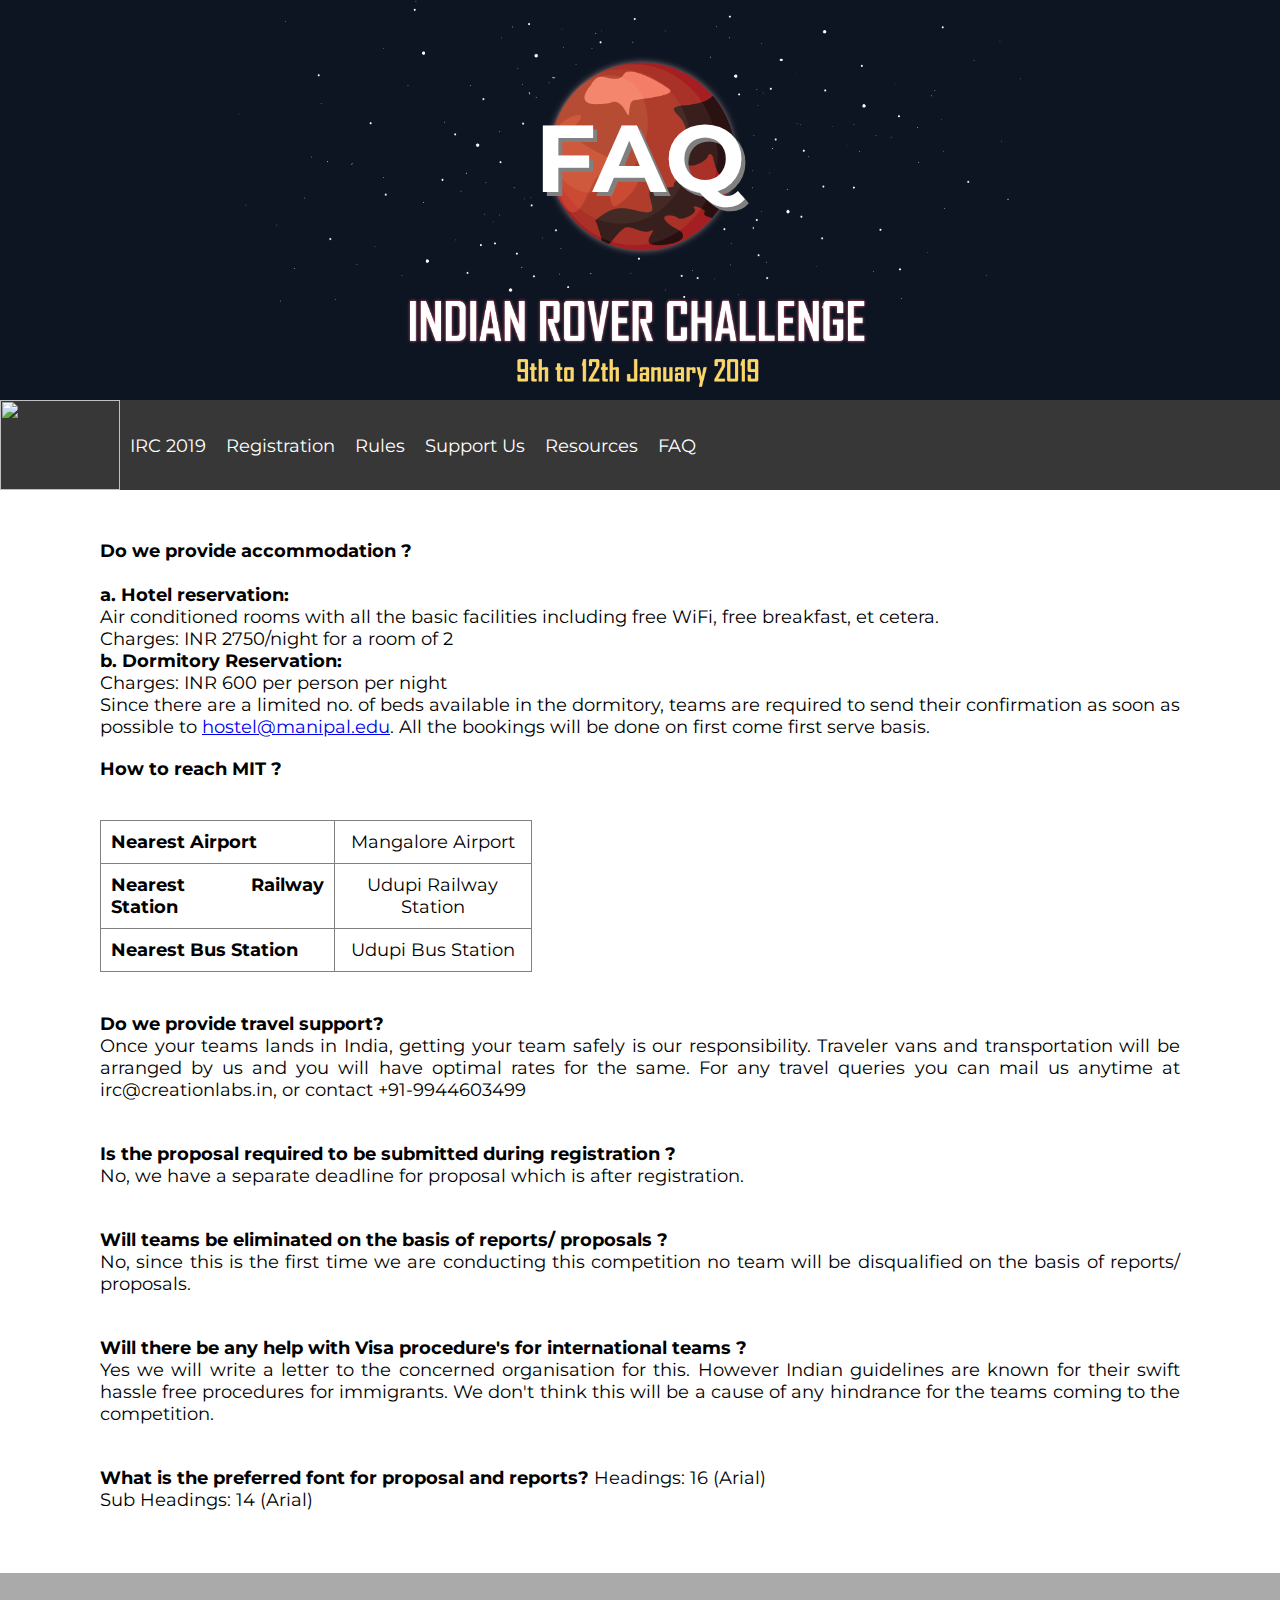
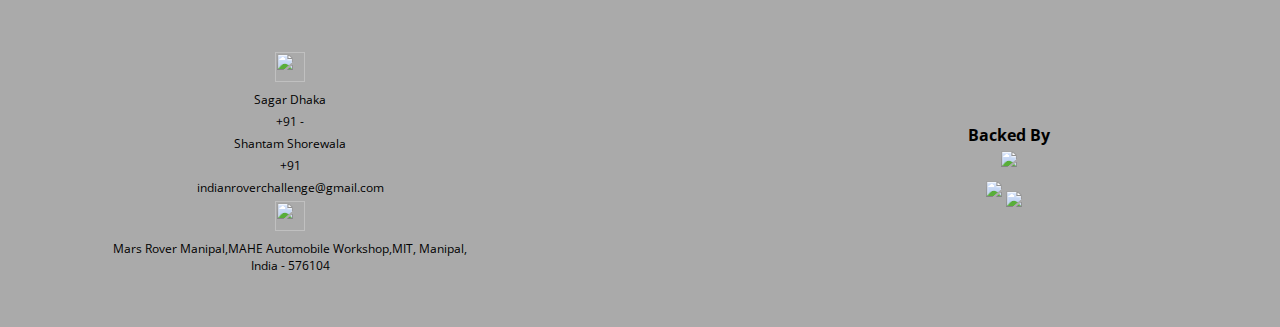
==== commit 632fa9c9: "Link order, postitioning and responsive changes" ====
--- a/fqu.html
+++ b/fqu.html
@@ -55,10 +55,10 @@
                 <a href="index.html"><div id="logoimage"><img src="images/irclogo.png" right="0" width="300" height="100"></div></a>
                 <a href="res.html" >IRC 2019</a>
                 <a href="reg.html" >Registration</a>
+                <a href="rules.html">Rules</a>
+                <a href="whysponsor.html">Support Us</a>
+                <a href="resources.html">Resources</a>
                 <a href="fqu.html" >FAQ</a>
-                <a href="whysponsor.html">Support Us</a>
-                <a href="rules.html">Rules</a>
-                <a href="resources.html">Resources</a>
             </div>
 
 
@@ -309,7 +309,7 @@
 
                         <div style="margin-right: 5px; ">
                             <h4>Backed By</h4>
-                            <a href="https://www.marssociety.org" target="_blank"><img src="images/marssociety.png" id="msl" class='large-logo' style="padding-bottom: 10px;"></a>
+                            <a href="https://www.marssociety.org" target="_blank"><img src="images/mahe.png" id="msl" class='large-logo' style="padding-bottom: 10px;"></a>
                         </div>
 
                         <div style="display: none;">
@@ -322,7 +322,7 @@
 
                     <div id="organizers">
                         <div>
-                            <a href="https://www.manipal.edu" target="_blank"><img src="images/mahe.png" class='large-logo' style="padding-bottom: 10px; margin-left: 0px; margin-right: 0px;"></a>
+                            <a href="https://www.manipal.edu" target="_blank"><img src="images/marssociety.png" class='large-logo' style="padding-bottom: 10px; margin-left: 0px; margin-right: 0px;"></a>
                         </div>
                         <div>
                                 <a href="https://www.marsrovermanipal.com" target="_blank"><img src="images/logo.png" class='small-logo' style="margin: 0px;"></a>
--- a/style.css
+++ b/style.css
@@ -132,7 +132,7 @@
 
 #logoimage img
 {
-  width: 150px;
+  width: 120px;
   height: 90px;
 }
 #menubar div
@@ -506,7 +506,7 @@
     color: white;
     top: 100px;
     position: relative;
-    font-size: 90px;
+    font-size: 80px;
     text-shadow: 4px 4px grey;
 }
 
@@ -518,19 +518,17 @@
     padding-top: 30px;
 }
 
-@media screen and (min-width: 601px) {
+@media screen and (max-width: 601px) {
   .top h1 {
-    font-size: 95px;
+    font-size: 70px;
   }
 }
 
 /* If the screen size is 600px wide or less, set the font-size of <div> to 30px */
 @media screen and (max-width: 600px) {
   .top h1{
-    font-size: 30px;
-    top:50px;
-    letter-spacing: 1px;
-    text-shadow: none;
+    font-size: 45px;
+    top:100px;
   }
 }
   #content
@@ -618,7 +616,7 @@
 }
 @media screen and (max-width: 480px) {
   .ruleshead{
-    height: 200px !important;
+    height: 400px !important;
   }
   .resourcesimg2 img{
     width: 50%;
@@ -720,10 +718,13 @@
         float:none;
     }
 }
-@media screen and (min-width: 601px) {
+@media screen and (max-width: 601px) {
   .ruleshead h1 {
-    font-size: 90px;
-  }
+    font-size: 40px !important;
+  }
+}
+@media screen and (max-width: 490px){
+  .faqbg { background-size: 600px 300px !important;}
 }
 
 @media screen and (max-width: 600px) {
@@ -824,11 +825,8 @@
 }
 @media screen and (max-width: 600px) {
   .faqhead h1{
-    font-size: 30px;
-    letter-spacing: 8px;
-    top:56px;
-    text-shadow: none;
-    font-weight: normal;
+    font-size: 70px;
+    top: 120px;
   }
   #howtoreach>div{
     width: 80%;
@@ -848,7 +846,7 @@
 }}
 @media screen and (max-width: 650px){
 .faqhead{
-height: 220px;
+height: 400px;
 }}
 #socailm
        {
@@ -1019,7 +1017,7 @@
     color: white;
     top: 100px;
     position: relative;
-    font-size: 95px;
+    font-size: 80px;
     text-shadow: 4px 4px #4F4F4F;
 }
 .ruleshead
@@ -1482,7 +1480,7 @@
 }
 .top
 {
-  height: 220px;
+  height: 400px;
 }
 
 #buttonimage img
@@ -1582,8 +1580,15 @@
   margin: auto;
   padding-top: 20px;
   padding-left: 0px;
-}
-}
+}}
+@media screen and (max-width: 465px)
+{
+.top
+{
+  background-size: 300px 300px;
+}
+}
+
 @media screen and (max-width: 480px)
 {
 #menubar
@@ -1602,7 +1607,7 @@
 }
 .top
 {
-  height: 200px;
+  height: 400px;
 }
 
 #buttonimage img
@@ -1708,14 +1713,26 @@
 @media screen and (min-width: 601px) {
   .top {
     font-size: 80px;
-  }
-}
-
+    height: 400px;
+  }
+}
+@media screen and (max-width: 390px)
+{
+  .top{
+    height: 300px !important;
+    background-size: 750px 400px !important;
+  }
+  .top h1
+  {
+    top: 85px;
+  }
+}
 /* If the screen size is 600px wide or less, set the font-size of <div> to 30px */
 @media screen and (max-width: 600px) {
   .top{
     font-size: 30px;
-    background-size: cover;
+    background-size: 550px 240px !important;
+    height: 320px;
 
   }
 }
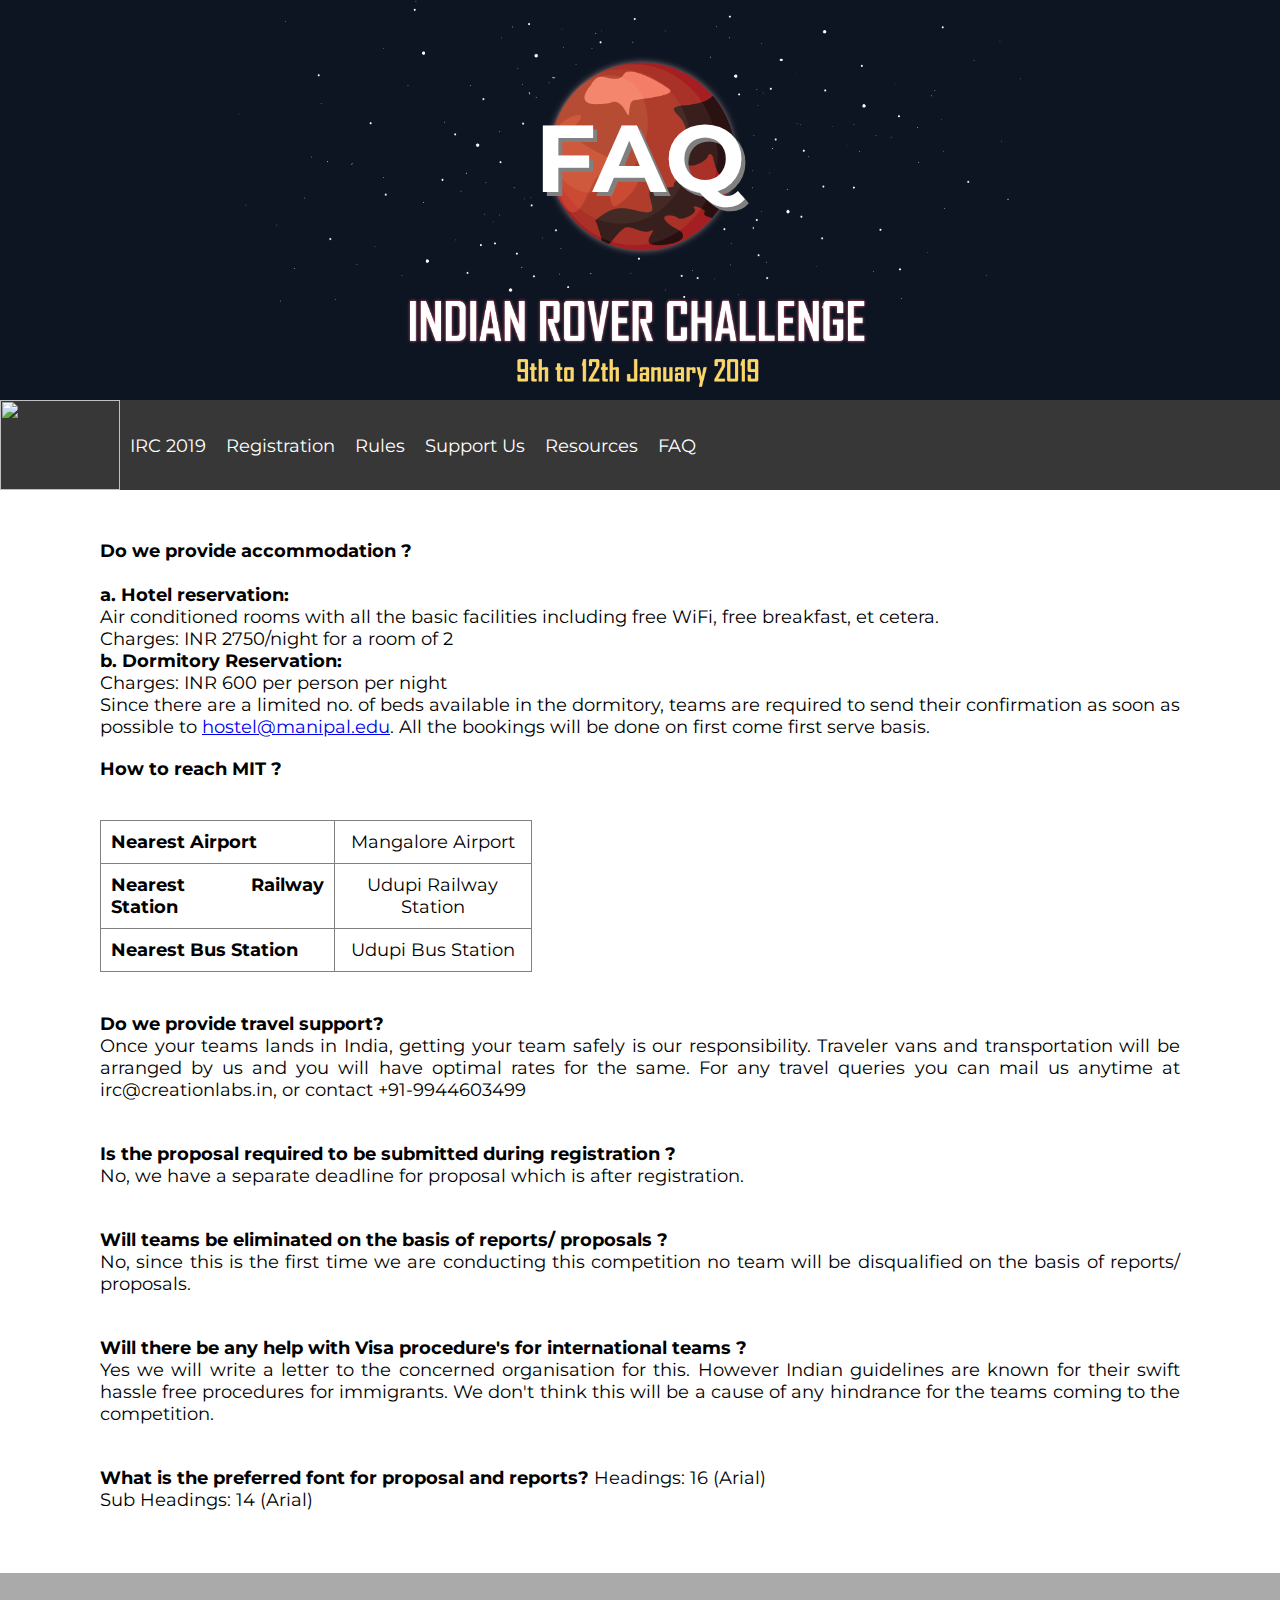
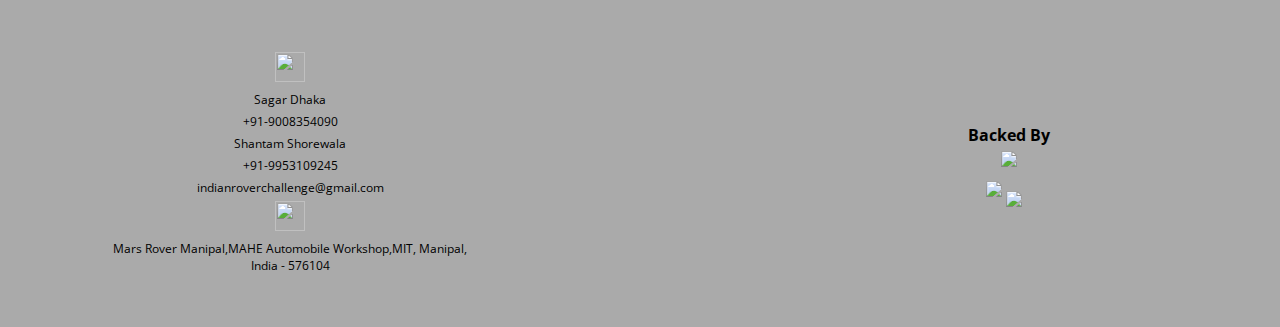
==== commit 6cc86cbe: "phone no. added to footer" ====
--- a/fqu.html
+++ b/fqu.html
@@ -282,9 +282,9 @@
                         <div id="number">
                             <img src ="images/mobile-phone.png" height="30px" width="30px" >
                             <p>Sagar Dhaka</p>
-                            <p>+91 - </p>
+                            <p>+91-9008354090 </p>
                             <p>Shantam Shorewala</p>
-                            <p>+91</p>
+                            <p>+91-9953109245</p>
                             <p>indianroverchallenge@gmail.com</p>
                         </div>
 
@@ -309,7 +309,7 @@
 
                         <div style="margin-right: 5px; ">
                             <h4>Backed By</h4>
-                            <a href="https://www.marssociety.org" target="_blank"><img src="images/mahe.png" id="msl" class='large-logo' style="padding-bottom: 10px;"></a>
+                            <a href="https://www.manipal.edu" target="_blank"><img src="images/mahe.png" id="msl" class='large-logo' style="padding-bottom: 10px;"></a>
                         </div>
 
                         <div style="display: none;">
@@ -322,7 +322,7 @@
 
                     <div id="organizers">
                         <div>
-                            <a href="https://www.manipal.edu" target="_blank"><img src="images/marssociety.png" class='large-logo' style="padding-bottom: 10px; margin-left: 0px; margin-right: 0px;"></a>
+                            <a href="https://www.marssociety.org" target="_blank"><img src="images/marssociety.png" class='large-logo' style="padding-bottom: 10px; margin-left: 0px; margin-right: 0px;"></a>
                         </div>
                         <div>
                                 <a href="https://www.marsrovermanipal.com" target="_blank"><img src="images/logo.png" class='small-logo' style="margin: 0px;"></a>
--- a/style.css
+++ b/style.css
@@ -723,8 +723,9 @@
     font-size: 40px !important;
   }
 }
-@media screen and (max-width: 490px){
-  .faqbg { background-size: 600px 300px !important;}
+@media screen and (max-width: 650px){
+  .faqbg { background-size: 550px 240px !important; height: 320px}
+
 }
 
 @media screen and (max-width: 600px) {
@@ -826,10 +827,10 @@
 @media screen and (max-width: 600px) {
   .faqhead h1{
     font-size: 70px;
-    top: 120px;
+    top: 105px;
   }
   #howtoreach>div{
-    width: 80%;
+    width: 80%
   }
 }
 @media screen and (max-width: 480px){
@@ -846,7 +847,7 @@
 }}
 @media screen and (max-width: 650px){
 .faqhead{
-height: 400px;
+height: 320px;
 }}
 #socailm
        {
@@ -1859,3 +1860,49 @@
   text-align: center;
   margin: 20px auto;
 }
+.mahe-mrm-img{
+  display: flex;
+  margin: 0px auto;
+}
+.mahe-mrm-img{
+  flex:1;
+  width: 80%;
+  margin: 0px auto;
+
+}
+.mahe-mrm-img >div > img{
+  vertical-align: center;
+  /* padding: 30px; */
+  padding: 20px
+
+}
+#mahe-pic{
+
+vertical-align: center;
+height: 300px;
+width: 500px;
+
+}
+#mrm-pic{
+  vertical-align: center;
+  height: 300px;
+  width: 500px;
+}
+ @media screen and (max-width:600px) {
+   .mahe-mrm-img{
+     flex-direction: column;
+   }
+   .mahe-mrm-img >div >img{
+     padding: 10px;
+     padding-left: 0px !important;
+   }
+   #mahe-pic{
+     height: 200px;
+     width: 300px;
+   }
+   #mrm-pic{
+     height: 200px;
+     width: 300px;
+   }
+
+ }
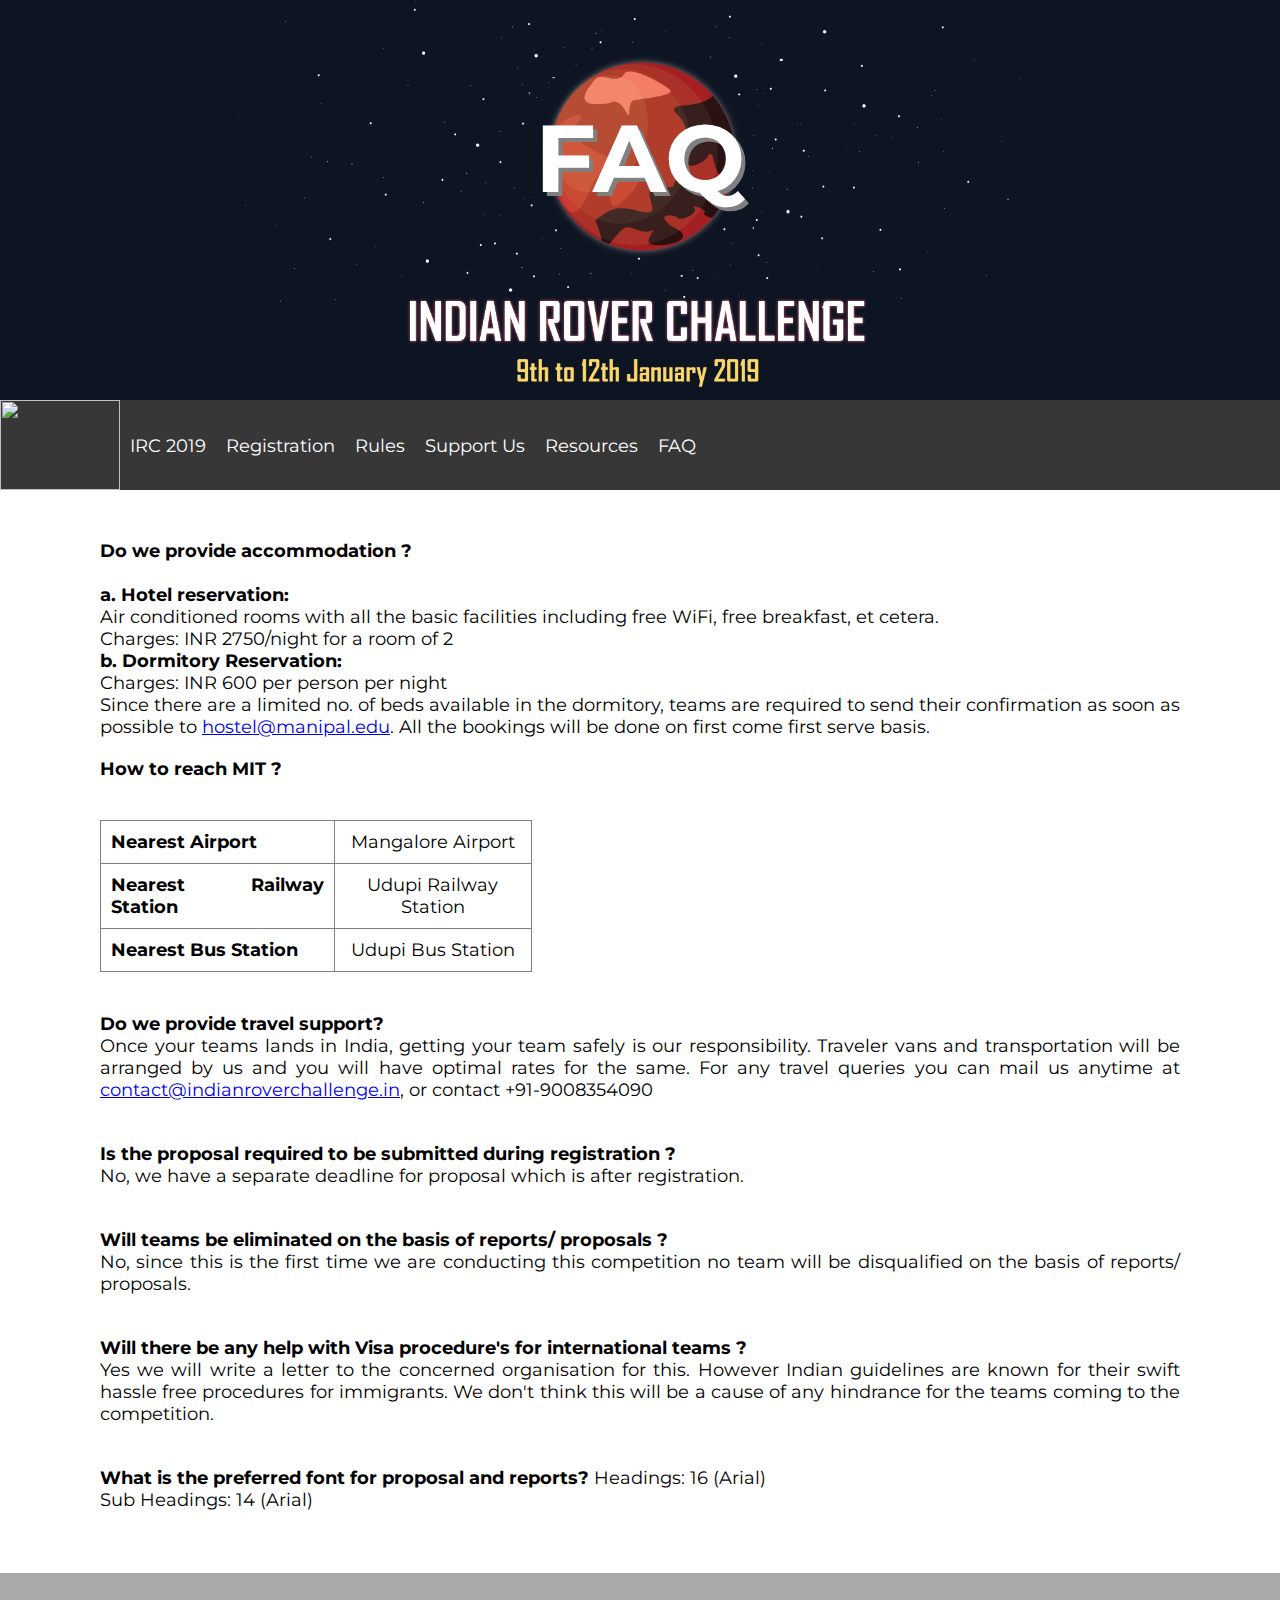
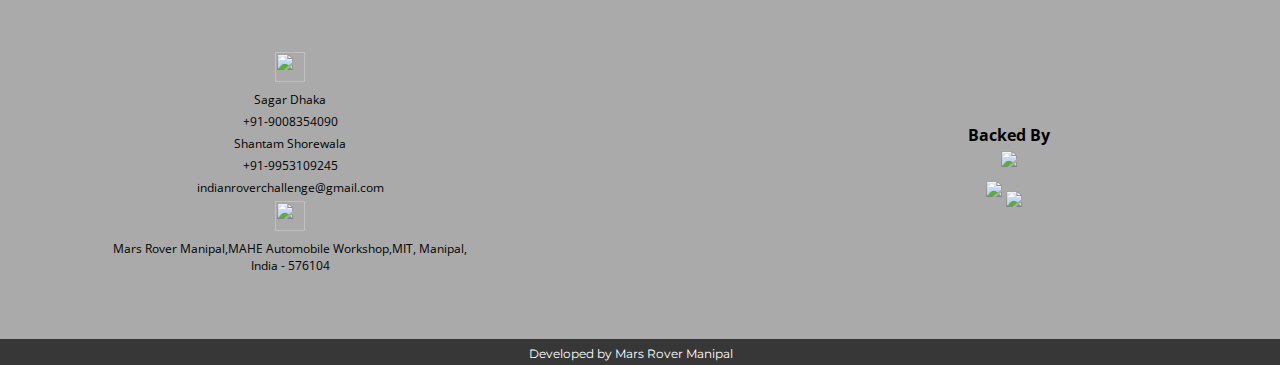
==== commit 33be1227: "new updates" ====
--- a/fqu.html
+++ b/fqu.html
@@ -174,7 +174,7 @@
 
 			<div>
 				<b>Do we provide travel support?</b><br/>
-	Once your teams lands in India, getting your team safely is our responsibility. Traveler vans and transportation will be arranged by us and you will have optimal rates for the same. For any travel queries you can mail us anytime at irc@creationlabs.in, or contact +91-9944603499<br/><br/>
+	Once your teams lands in India, getting your team safely is our responsibility. Traveler vans and transportation will be arranged by us and you will have optimal rates for the same. For any travel queries you can mail us anytime at <a href="contact@indianroverchallenge.in">contact@indianroverchallenge.in</a>, or contact +91-9008354090<br/><br/>
 			</div>
 
 			<div>
@@ -338,6 +338,7 @@
 
 
             </div>
+						<div><p id="developer"> Developed by Mars Rover Manipal <img id="logo-mrm-footer" src="images/logo.png" height="15" width="15"></div>
 
         </div>
 
--- a/style.css
+++ b/style.css
@@ -164,7 +164,7 @@
 
 #menubar a:hover{
     transition: 0.3s ease-in;
-    color: #48e0a4;
+    color: #b64c33;
 }
 
 #sidebar
@@ -527,7 +527,7 @@
 /* If the screen size is 600px wide or less, set the font-size of <div> to 30px */
 @media screen and (max-width: 600px) {
   .top h1{
-    font-size: 45px;
+    font-size: 35px;
     top:100px;
   }
 }
@@ -720,7 +720,7 @@
 }
 @media screen and (max-width: 601px) {
   .ruleshead h1 {
-    font-size: 40px !important;
+    font-size: 28px !important;
   }
 }
 @media screen and (max-width: 650px){
@@ -826,8 +826,8 @@
 }
 @media screen and (max-width: 600px) {
   .faqhead h1{
-    font-size: 70px;
-    top: 105px;
+    font-size: 60px;
+    top: 87px;
   }
   #howtoreach>div{
     width: 80%
@@ -1899,10 +1899,63 @@
    #mahe-pic{
      height: 200px;
      width: 300px;
+     opacity: 0.7;
    }
    #mrm-pic{
      height: 200px;
      width: 300px;
    }
 
+
  }
+ @media screen and (max-width:330px){
+   #mahe-pic{
+     height: 180px;
+     width: 270px;
+     opacity: 0.7;
+   }
+   #mrm-pic{
+     height: 180px;
+     width: 270px;
+   }
+
+ }
+ /* @media screen and (max-width:1030px) {
+   #mahe-pic{
+     height: 200px;
+     width: 380px;
+     opacity: 0.7;
+   }
+   #mrm-pic{
+     height: 200px;
+     width: 380px;
+   }
+
+ } */
+ #Mahe-web-link,
+ #mrm-manipal-link{
+   text-decoration: none;
+}
+#innovation-image{
+  width: 42%;
+}
+@media screen and (max-width:600px) {
+
+  #innovation-image{
+    width: 100% !important;
+  }
+
+}
+#developer
+{
+  background-color: #373737;
+  font-family: Montserrat;
+  color: white;
+  font-size: 11.5px;
+  padding: 3px 0px 5px 0px;
+  margin-bottom: 0px !important;
+}
+#logo-mrm-footer{
+  padding-top: 0.5px;
+  padding-right: 1px;
+}
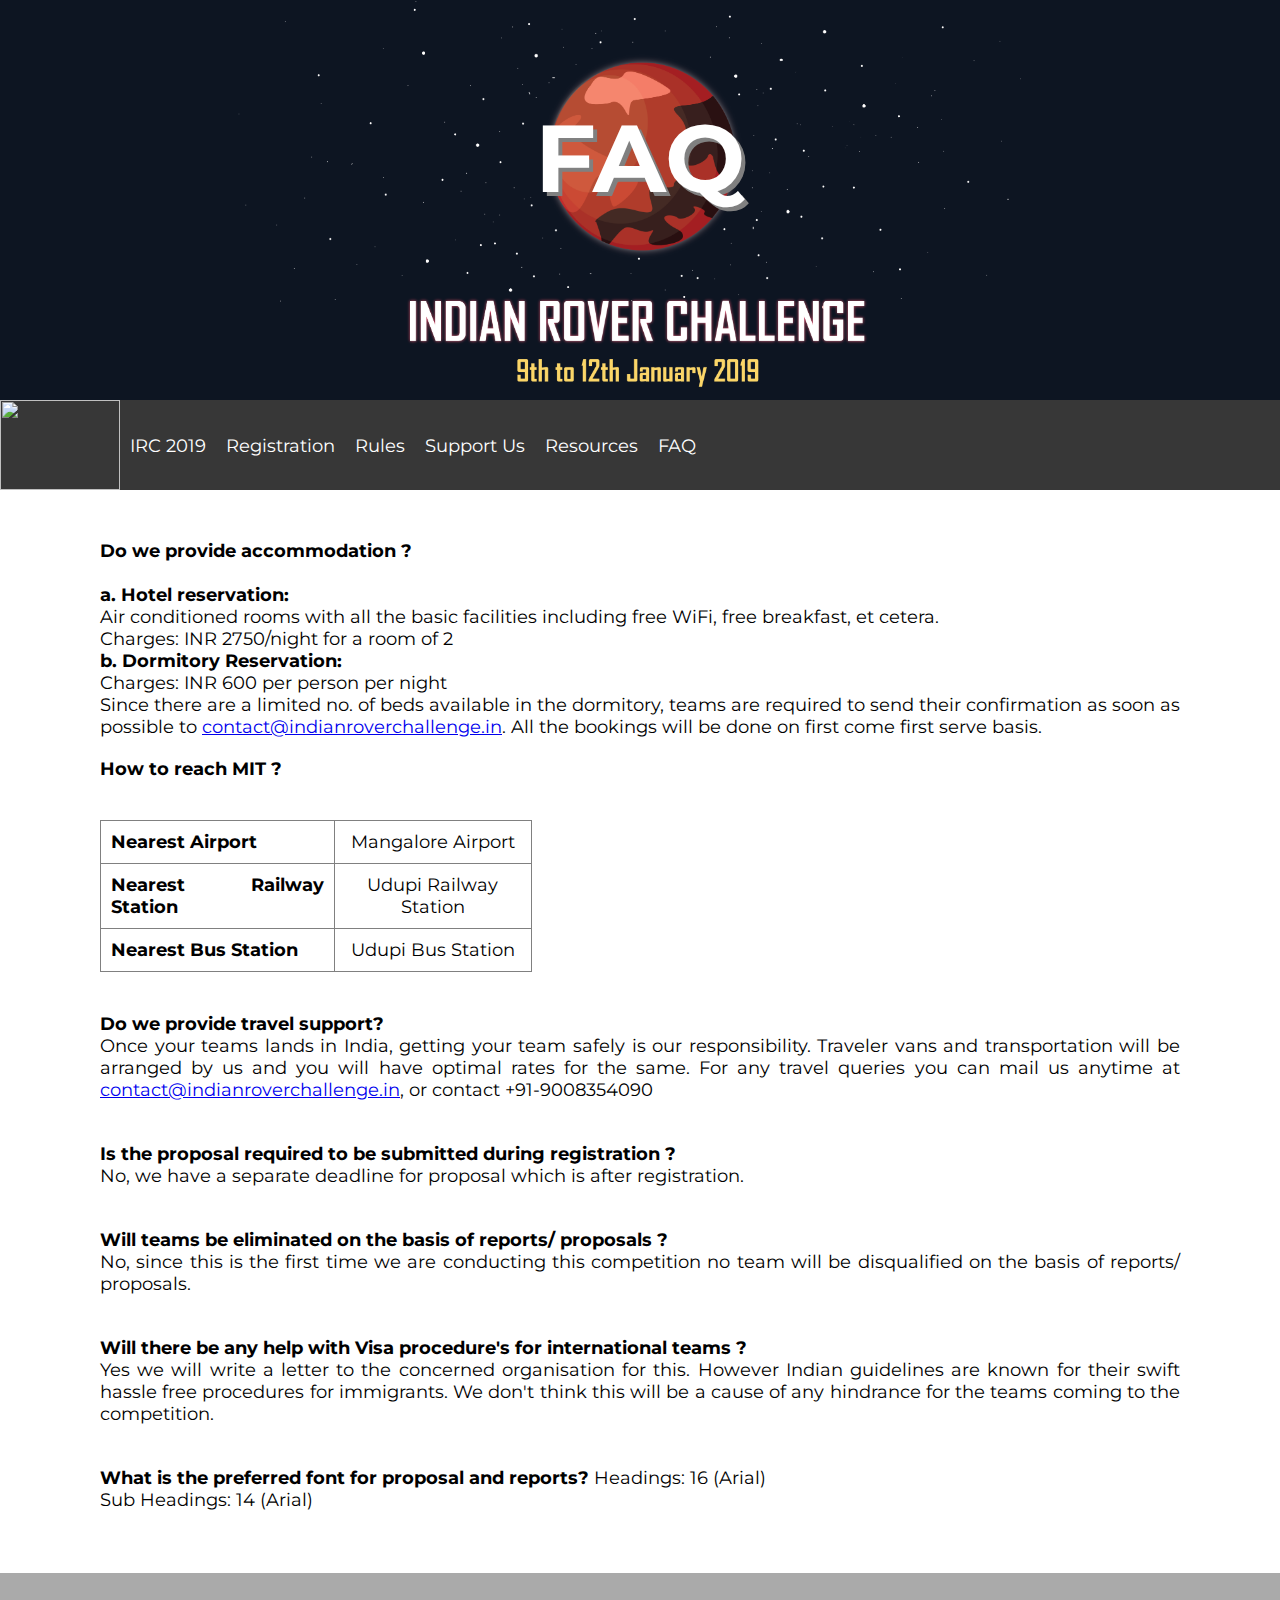
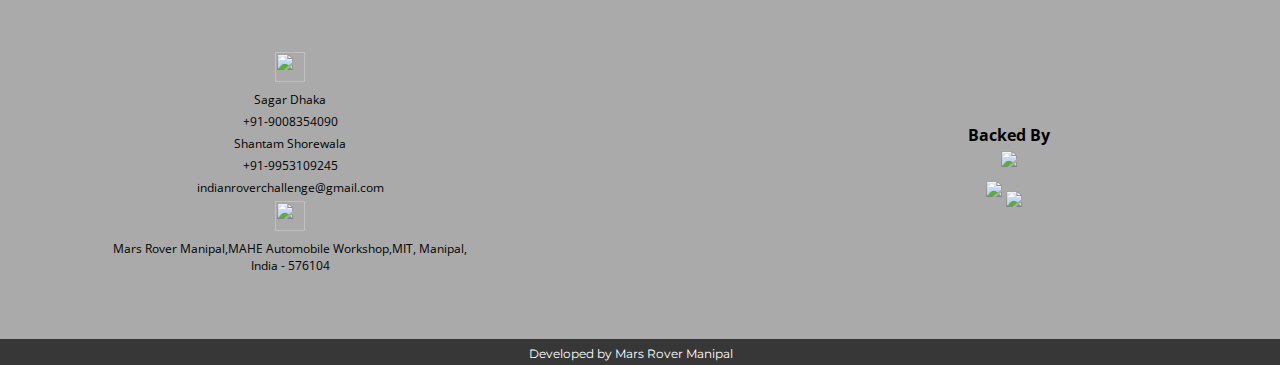
==== commit 10f41274: "Email id changed in faq, added transition to buttons and links, fixed the font of what's new section" ====
--- a/fqu.html
+++ b/fqu.html
@@ -140,7 +140,7 @@
 
 					<b>b. Dormitory Reservation:</b><br/>
 					Charges: INR 600 per person per night<br/>
-					Since there are a limited no. of beds available in the dormitory, teams are required to send their confirmation as soon as possible to <a href="mailto:hostel@manipal.edu">hostel@manipal.edu</a>. All the bookings will be done on first come first serve basis.
+					Since there are a limited no. of beds available in the dormitory, teams are required to send their confirmation as soon as possible to <a href="mailto:contact@indianroverchallenge.in">contact@indianroverchallenge.in</a>. All the bookings will be done on first come first serve basis.
 				</p>
 
 			</div>
--- a/style.css
+++ b/style.css
@@ -147,6 +147,7 @@
     text-decoration: none;
     font-size: 18px;
     margin: 35px 10px;
+    transition: 0.3s ease-in;
 
 }
 
@@ -516,6 +517,10 @@
     font-family: 'Montserrat', sans-serif;
     font-size: 30px;
     padding-top: 30px;
+    z-index: 1;
+    position: relative;
+    left: -80px;
+    z-index: -1;
 }
 
 @media screen and (max-width: 601px) {
@@ -658,6 +663,11 @@
             {
               width: auto;
             }
+            .mahe-mrm-img>div
+{
+	text-align: center;
+	display: block;
+}
         }
 
 
@@ -928,7 +938,7 @@
   background: rgb(0, 0, 0);
   background: rgba(0, 0, 0, 0.5);
   color: #f1f1f1;
-  width: 340px;
+  width: 50%;
   transition: .5s ease;
   opacity:1;
   color: white;
@@ -1119,6 +1129,45 @@
     }
 
 
+/** MAHE AND MRM IMAGES **/
+
+.mahe-mrm-img{
+ 	
+  margin: 0px auto;
+
+}
+.mahe-mrm-img{
+  flex:1;
+  width: 80%;
+  margin: 0px auto;
+  text-align: center;
+
+}
+.mahe-mrm-img>div
+{
+	width: 45%;
+	text-align: center;
+	display: inline-block;
+}
+.mahe-mrm-img >div > img{
+  vertical-align: center;
+
+  /* padding: 30px; */
+  padding: 20px
+
+}
+#mahe-pic{
+vertical-align: center;
+width: 80%;
+margin:  0 auto;
+}
+#mrm-pic{
+  vertical-align: center;
+width: 80%;
+margin:  0 auto;}
+
+
+
 @media only screen and (max-width: 992px)
 {
 
@@ -1208,6 +1257,9 @@
     margin-bottom: 10px;
     margin-top: 10px;
 }
+.mahe-mrm-img{
+width: 95%;
+}
 }
 
 @media screen and (max-width: 768px)
@@ -1273,7 +1325,7 @@
 
 #footerwrapper
     {
-        height: 1200px;
+        height: 1050px;
 
     }
 
@@ -1400,6 +1452,11 @@
       padding: 10px;
     }
 
+    #innovationImageDiv 
+    {
+    	width: 60%;
+    	margin:  0 auto;
+    }
 }
 @media screen and (max-width: 680px)
 {
@@ -1726,6 +1783,10 @@
   .top h1
   {
     top: 85px;
+  }
+  .overlay
+  {
+  	width: 70%;
   }
 }
 /* If the screen size is 600px wide or less, set the font-size of <div> to 30px */
@@ -1860,50 +1921,28 @@
   text-align: center;
   margin: 20px auto;
 }
-.mahe-mrm-img{
-  display: flex;
-  margin: 0px auto;
-}
-.mahe-mrm-img{
-  flex:1;
-  width: 80%;
-  margin: 0px auto;
-
-}
-.mahe-mrm-img >div > img{
-  vertical-align: center;
-  /* padding: 30px; */
-  padding: 20px
-
-}
-#mahe-pic{
-
-vertical-align: center;
-height: 300px;
-width: 500px;
-
-}
-#mrm-pic{
-  vertical-align: center;
-  height: 300px;
-  width: 500px;
-}
  @media screen and (max-width:600px) {
+   
    .mahe-mrm-img{
+   display: flex;
      flex-direction: column;
+   	text-align: center;
+   }
+   .mahe-mrm-img>div
+   {
+   	width: 100%;
+   	margin: 0 auto;
+   }
+   .mahe-mrm-img img
+   {
+
    }
    .mahe-mrm-img >div >img{
      padding: 10px;
-     padding-left: 0px !important;
+/*     padding-left: 0px !important;*/
    }
    #mahe-pic{
-     height: 200px;
-     width: 300px;
      opacity: 0.7;
-   }
-   #mrm-pic{
-     height: 200px;
-     width: 300px;
    }
 
 
